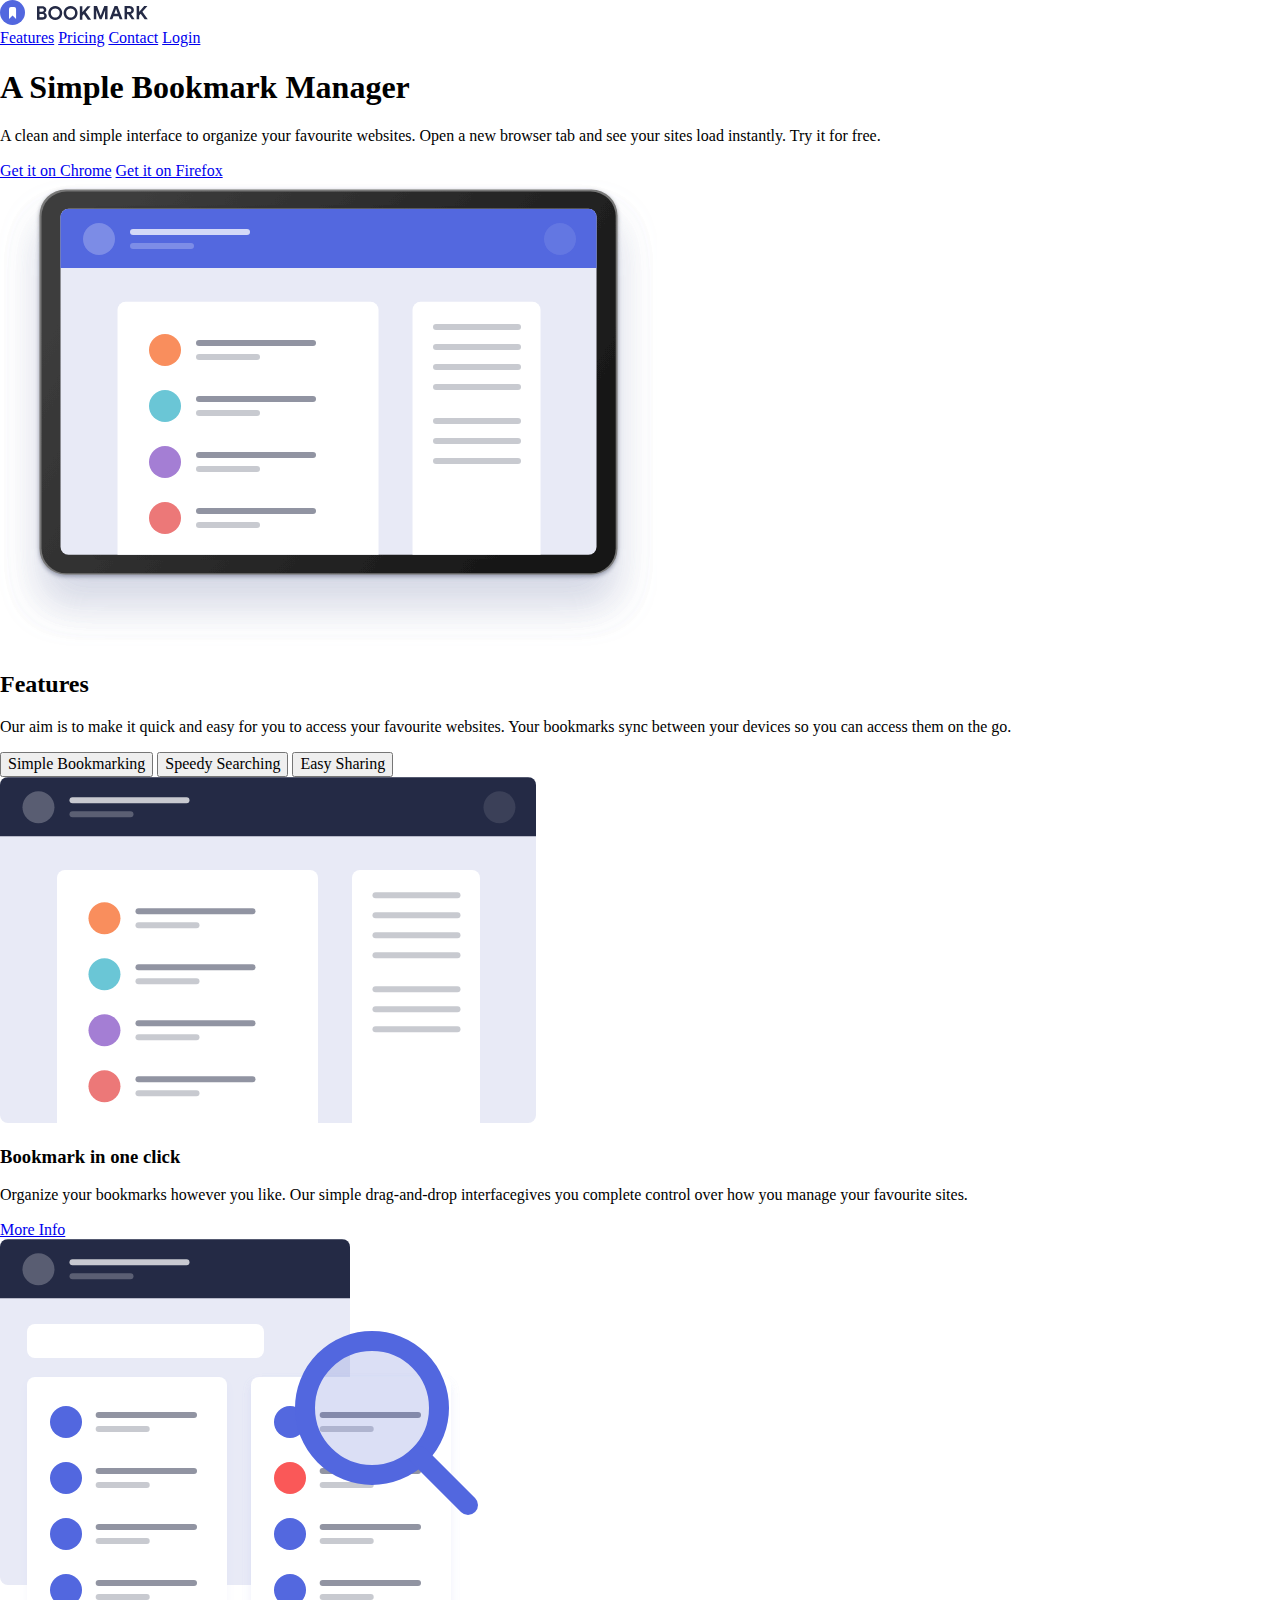
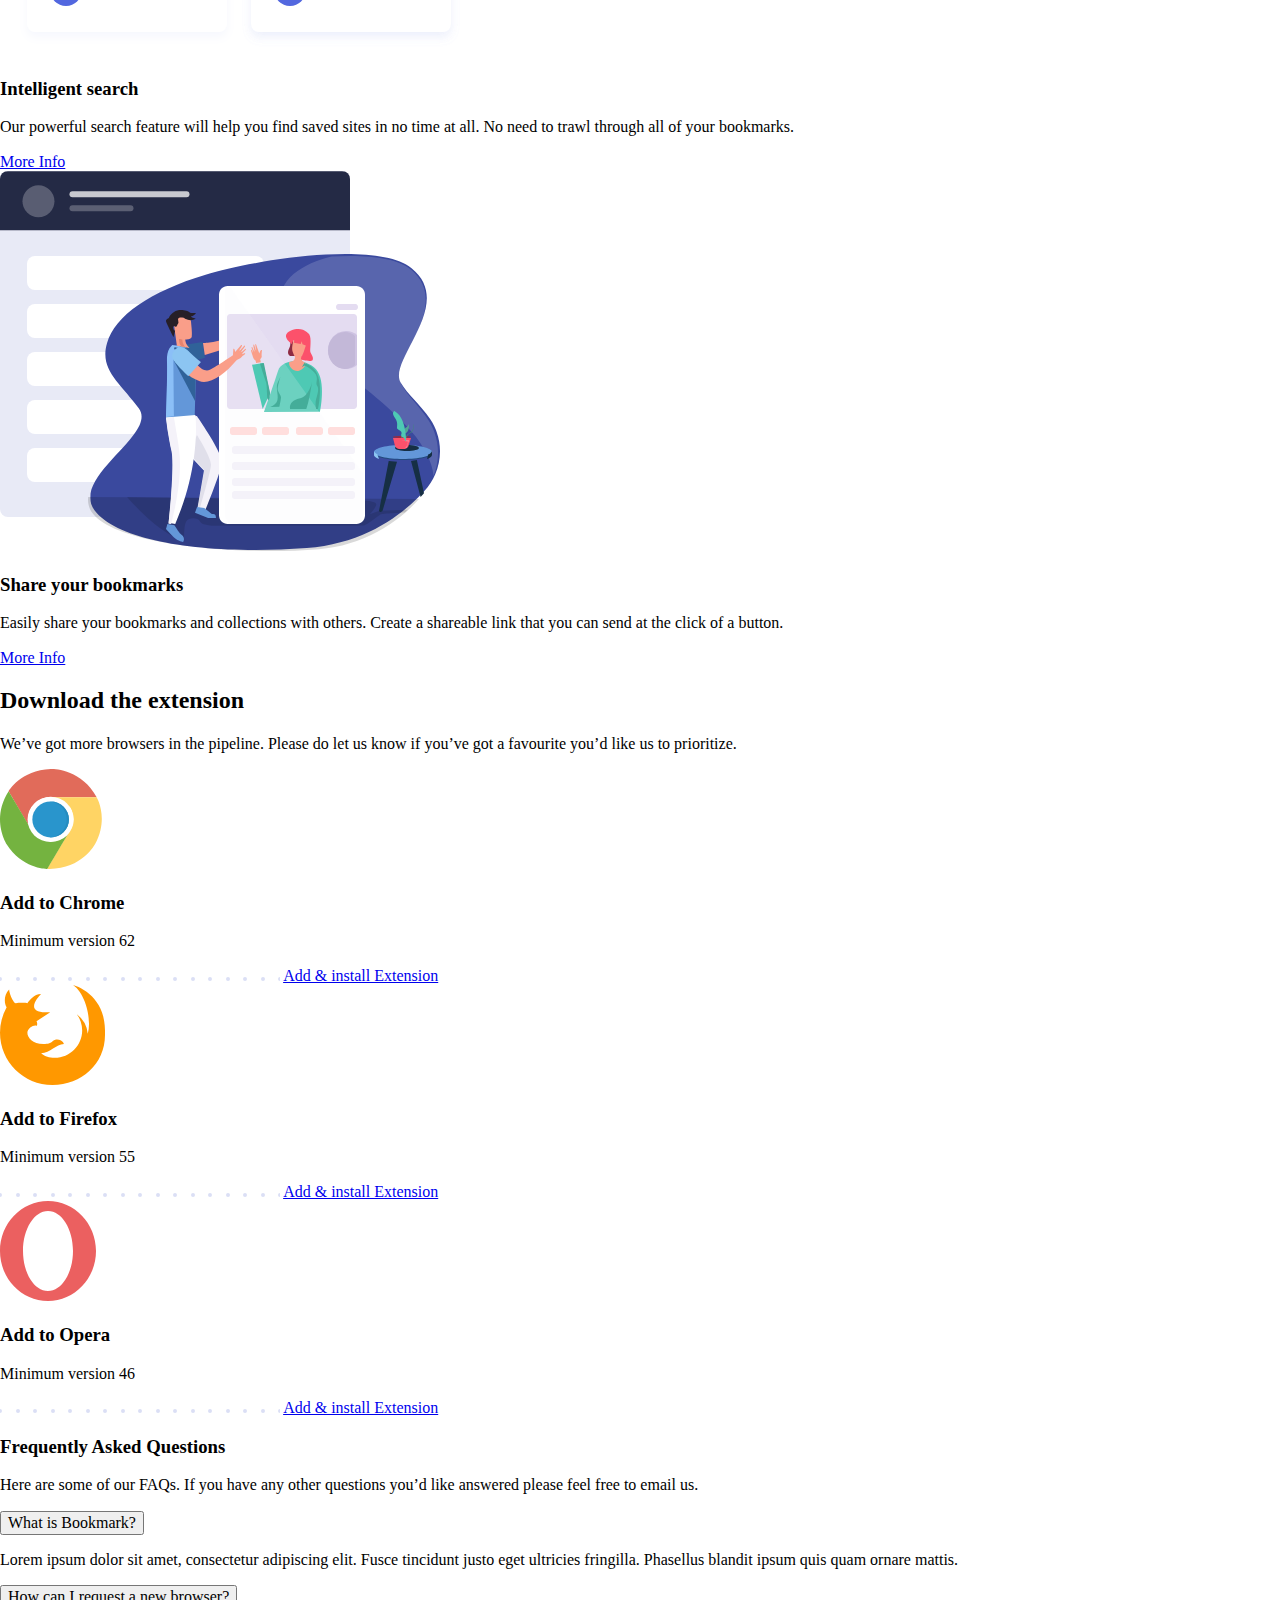
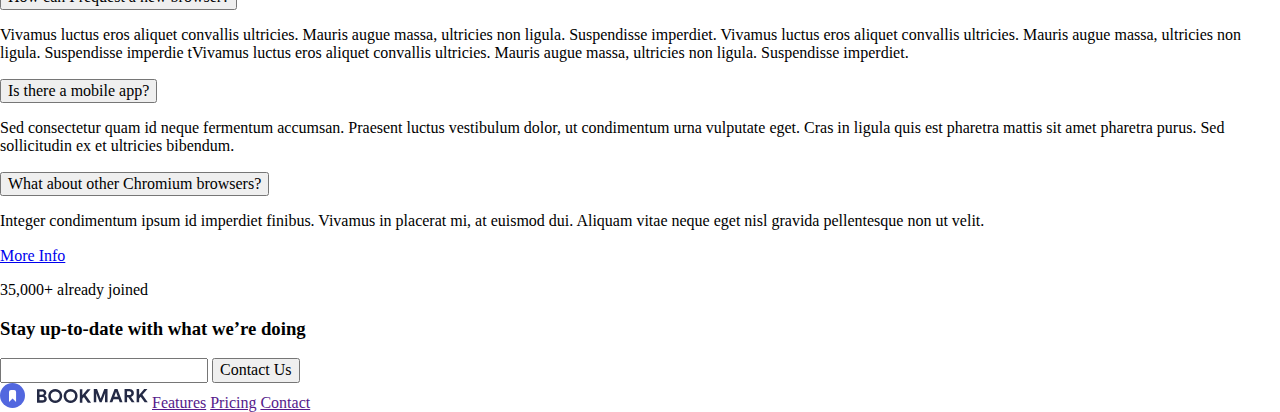
==== index.html @ c408329f "Markup done" ====
<!DOCTYPE html>
<html lang="en">

<head>
  <meta charset="UTF-8">
  <meta name="viewport" content="width=device-width, initial-scale=1.0">
  <title>Bookmark | Landing page</title>
  <link rel="icon" type="image/png" sizes="32x32" href="./src/images/favicon.png">
  <link rel="stylesheet" href="./src/styles/normalize.css">
  <link rel="stylesheet" href="./src/styles/header.css">

  <script defer src="./src/main.js"></script>
</head>

<body>
  <header class="header">
    <img class="header__tittle" src="./src/images/header/logo-bookmark.svg" draggable="false" alt="Bookmark Logo">
    <nav>
      <a href="#features">Features</a>
      <a href="#pricing">Pricing</a>
      <a href="#contact">Contact</a>
      <a href="#">Login</a>
    </nav>
  </header>

  <main class="main">
    <section class="hero">
      <div class="hero__text">
        <h1 class="hero__text-tittle">A Simple Bookmark Manager</h1>
        <p class="hero__text-para">A clean and simple interface to organize your favourite websites. Open a new browser tab and see your sites load instantly. Try it for free.</p>
        <div class="hero__text-links">
          <a href="#">Get it on Chrome</a>
          <a href="#">Get it on Firefox</a>
        </div>
      </div>
      <div class="hero__image-container">
        <img src="./src/images/hero/illustration-hero.svg" loading="lazy" draggable="false" alt="bookmark example">
        <div></div>
      </div>
    </section>

    <section id="features" class="features">
      <h2 class="features__tittle">Features</h2>
      <p class="features__para">Our aim is to make it quick and easy for you to access your favourite websites. Your bookmarks sync between your devices so you can access them on the go.</p>
      <div class="features__tab-buttons">
        <button>Simple Bookmarking</button>
        <button>Speedy Searching</button>
        <button>Easy Sharing</button>
      </div>

      <article class="features__tab">
        <div class="features__tab__image">
          <img src="./src/images/features/illustration-features-tab-1.svg" alt="Bookmark features example" draggable="false" loading="lazy" >
          <div></div>
        </div>
        <div class="features__tab__text">
          <h3>Bookmark in one click</h3>
          <p> Organize your bookmarks however you like. Our simple drag-and-drop interfacegives you complete control over how you manage your favourite sites.</p>
          <a href="#">More Info</a>
        </div>
      </article>

      <article class="features__tab">
        <div class="features__tab__image">
          <img src="./src/images/features/illustration-features-tab-2.svg" alt="Bookmark features example" draggable="false" loading="lazy" >
          <div></div>
        </div>
        <div class="features__tab__text">
          <h3>Intelligent search</h3>
          <p>Our powerful search feature will help you find saved sites in no time at all. No need to trawl through all of your bookmarks.</p>
          <a href="#">More Info</a>
        </div>
      </article>

      <article class="features__tab">
        <div class="features__tab__image">
          <img src="./src/images/features/illustration-features-tab-3.svg" alt="Bookmark features example" draggable="false" loading="lazy" >
          <div></div>
        </div>
        <div class="features__tab__text">
          <h3>Share your bookmarks</h3>
          <p>Easily share your bookmarks and collections with others. Create a shareable link that you can send at the click of a button.</p>
          <a href="#">More Info</a>
        </div>
      </article>
    </section>

    <section id="pricing" class="pricing">
      <h2 class="pricing__tittle">Download the extension</h2>
      <p class="pricing__para">We’ve got more browsers in the pipeline. Please do let us know if you’ve got a favourite you’d like us to prioritize.</p>
      <div class="pricing__card-container">
        <div class="pricing__card">
          <img src="./src/images/pricing/logo-chrome.svg" alt="Chrome logo">
          <h3>Add to Chrome</h3>
          <p>Minimum version 62</p>
          <img src="./src/images/pricing/bg-dots.svg" alt="">
          <a href="#">Add & install Extension</a>
        </div>

        <div class="pricing__card">
          <img src="./src/images/pricing/logo-firefox.svg" alt="Firefox logo">
          <h3>Add to Firefox</h3>
          <p>Minimum version 55</p>
          <img src="./src/images/pricing/bg-dots.svg" alt="">
          <a href="#">Add & install Extension</a>
        </div>

        <div class="pricing__card">
          <img src="./src/images/pricing/logo-opera.svg" alt="Opera logo">
          <h3>Add to Opera</h3>
          <p>Minimum version 46</p>
          <img src="./src/images/pricing/bg-dots.svg" alt="">
          <a href="#">Add & install Extension</a>
        </div>
      </div>
    </section>

    <section class="faq">
      <h3 class="faq__tittle">Frequently Asked Questions</h3>
      <p class="faq__para">Here are some of our FAQs. If you have any other questions you’d like answered please feel free to email us.</p>
      <div class="faq__accordion">
        <button class="faq__accordion-question">What is Bookmark?</button>
        <div class="faq__accordion-answer">
          <p>Lorem ipsum dolor sit amet, consectetur adipiscing elit. Fusce tincidunt justo eget ultricies fringilla. Phasellus blandit ipsum quis quam ornare mattis.</p>
        </div>

        <button class="faq__accordion-question">How can I request a new browser?</button>
        <div class="faq__accordion-answer">
          <p> Vivamus luctus eros aliquet convallis ultricies. Mauris augue massa, ultricies non ligula. Suspendisse imperdiet. Vivamus luctus eros aliquet convallis ultricies. Mauris augue massa, ultricies non ligula. Suspendisse imperdie tVivamus luctus eros aliquet convallis ultricies. Mauris augue massa, ultricies non ligula. Suspendisse imperdiet.</p>
        </div>

        <button class="faq__accordion-question">Is there a mobile app?</button>
        <div class="faq__accordion-answer">
          <p>Sed consectetur quam id neque fermentum accumsan. Praesent luctus vestibulum dolor, ut condimentum urna vulputate eget. Cras in ligula quis est pharetra mattis sit amet pharetra purus. Sed sollicitudin ex et ultricies bibendum.</p>
        </div>

        <button class="faq__accordion-question">What about other Chromium browsers?</button>
        <div class="faq__accordion-answer">
          <p>Integer condimentum ipsum id imperdiet finibus. Vivamus in placerat mi, at euismod dui. Aliquam vitae neque eget nisl gravida pellentesque non ut velit.</p>
        </div>
      </div>

      <a class="faq__link" href="#">More Info</a>
    </section>

    <section id="contact" class="contact">
      <p class="contact__para">35,000+ already joined</p>
      <h3 class="contact__tittle">Stay up-to-date with what we’re doing</h3>
      <form class="contact__form">
        <input type="email" name="" id="">
        <button type="submit">Contact Us</button>
      </form>
    </section>
  </main>

  <footer class="footer">
    <img src="./src/images/header/logo-bookmark.svg" alt="Bookmark Logo" class="footer__image">
    <a href="">Features</a>
    <a href="">Pricing</a>
    <a href="">Contact</a>
    <div class="footer__social">
      <div></div>
      <div></div>
    </div>
  </footer>   
</body>

</html>
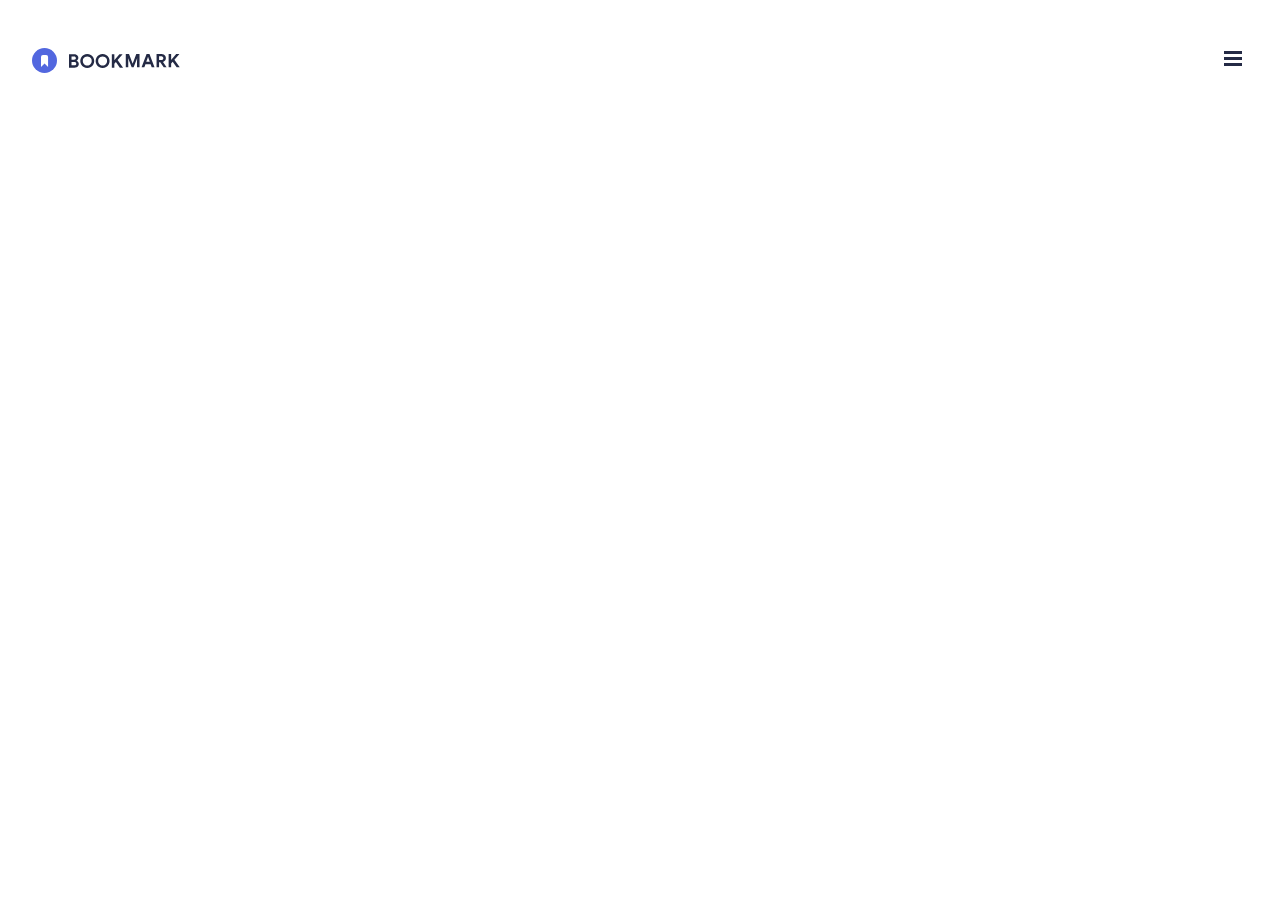
==== commit d96be663: "style files created" ====
--- a/index.html
+++ b/index.html
@@ -7,14 +7,24 @@
   <title>Bookmark | Landing page</title>
   <link rel="icon" type="image/png" sizes="32x32" href="./src/images/favicon.png">
   <link rel="stylesheet" href="./src/styles/normalize.css">
+  <link rel="stylesheet" href="./src/styles/index.css">
   <link rel="stylesheet" href="./src/styles/header.css">
+  <link rel="stylesheet" href="./src/styles/hero.css">
+  <link rel="stylesheet" href="./src/styles/features.css">
+  <link rel="stylesheet" href="./src/styles/pricing.css">
+  <link rel="stylesheet" href="./src/styles/faq.css">
+  <link rel="stylesheet" href="./src/styles/contact.css">
+  <link rel="stylesheet" href="./src/styles/footer.css">
 
   <script defer src="./src/main.js"></script>
 </head>
 
 <body>
   <header class="header">
-    <img class="header__tittle" src="./src/images/header/logo-bookmark.svg" draggable="false" alt="Bookmark Logo">
+    <img class="header__logo" src="./src/images/header/logo-bookmark.svg" draggable="false" alt="Bookmark Logo">
+    <button class="header__buttton">
+      <img src="./src/images/header/icon-hamburger.svg" alt="Hamburguer button" draggable="false" loading="lazy">
+    </button>
     <nav>
       <a href="#features">Features</a>
       <a href="#pricing">Pricing</a>
@@ -23,7 +33,7 @@
     </nav>
   </header>
 
-  <main class="main">
+  <!-- <main class="main">
     <section class="hero">
       <div class="hero__text">
         <h1 class="hero__text-tittle">A Simple Bookmark Manager</h1>
@@ -162,7 +172,7 @@
       <div></div>
       <div></div>
     </div>
-  </footer>   
+  </footer>   --> 
 </body>
 
 </html>--- a/src/styles/index.css
+++ b/src/styles/index.css
@@ -0,0 +1,3 @@
+body {
+  padding: 3rem 2rem;
+}--- a/src/styles/header.css
+++ b/src/styles/header.css
@@ -0,0 +1,14 @@
+.header {
+  align-items: center;
+  display: flex;
+  justify-content: space-between;
+}
+
+.header nav { 
+  display: none;
+}
+
+.header__buttton {
+  background-color: transparent;
+  border: none;
+}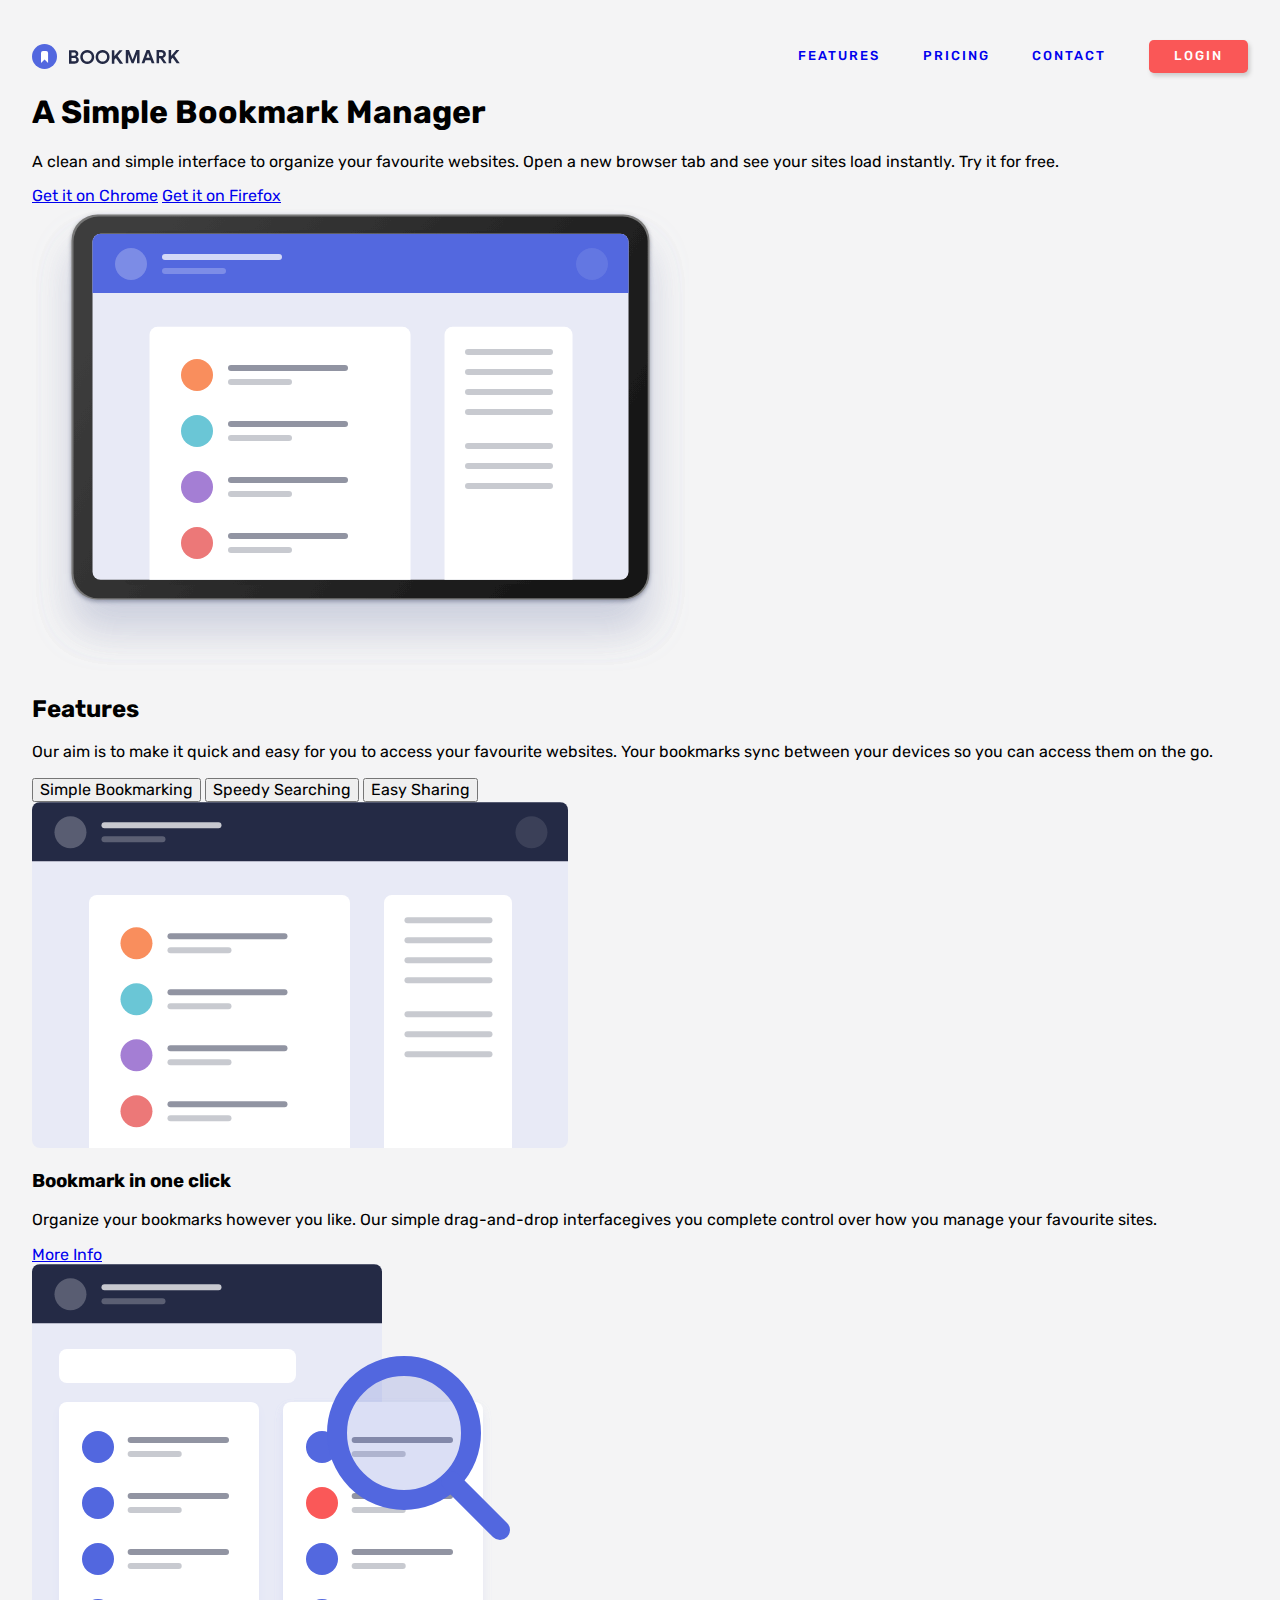
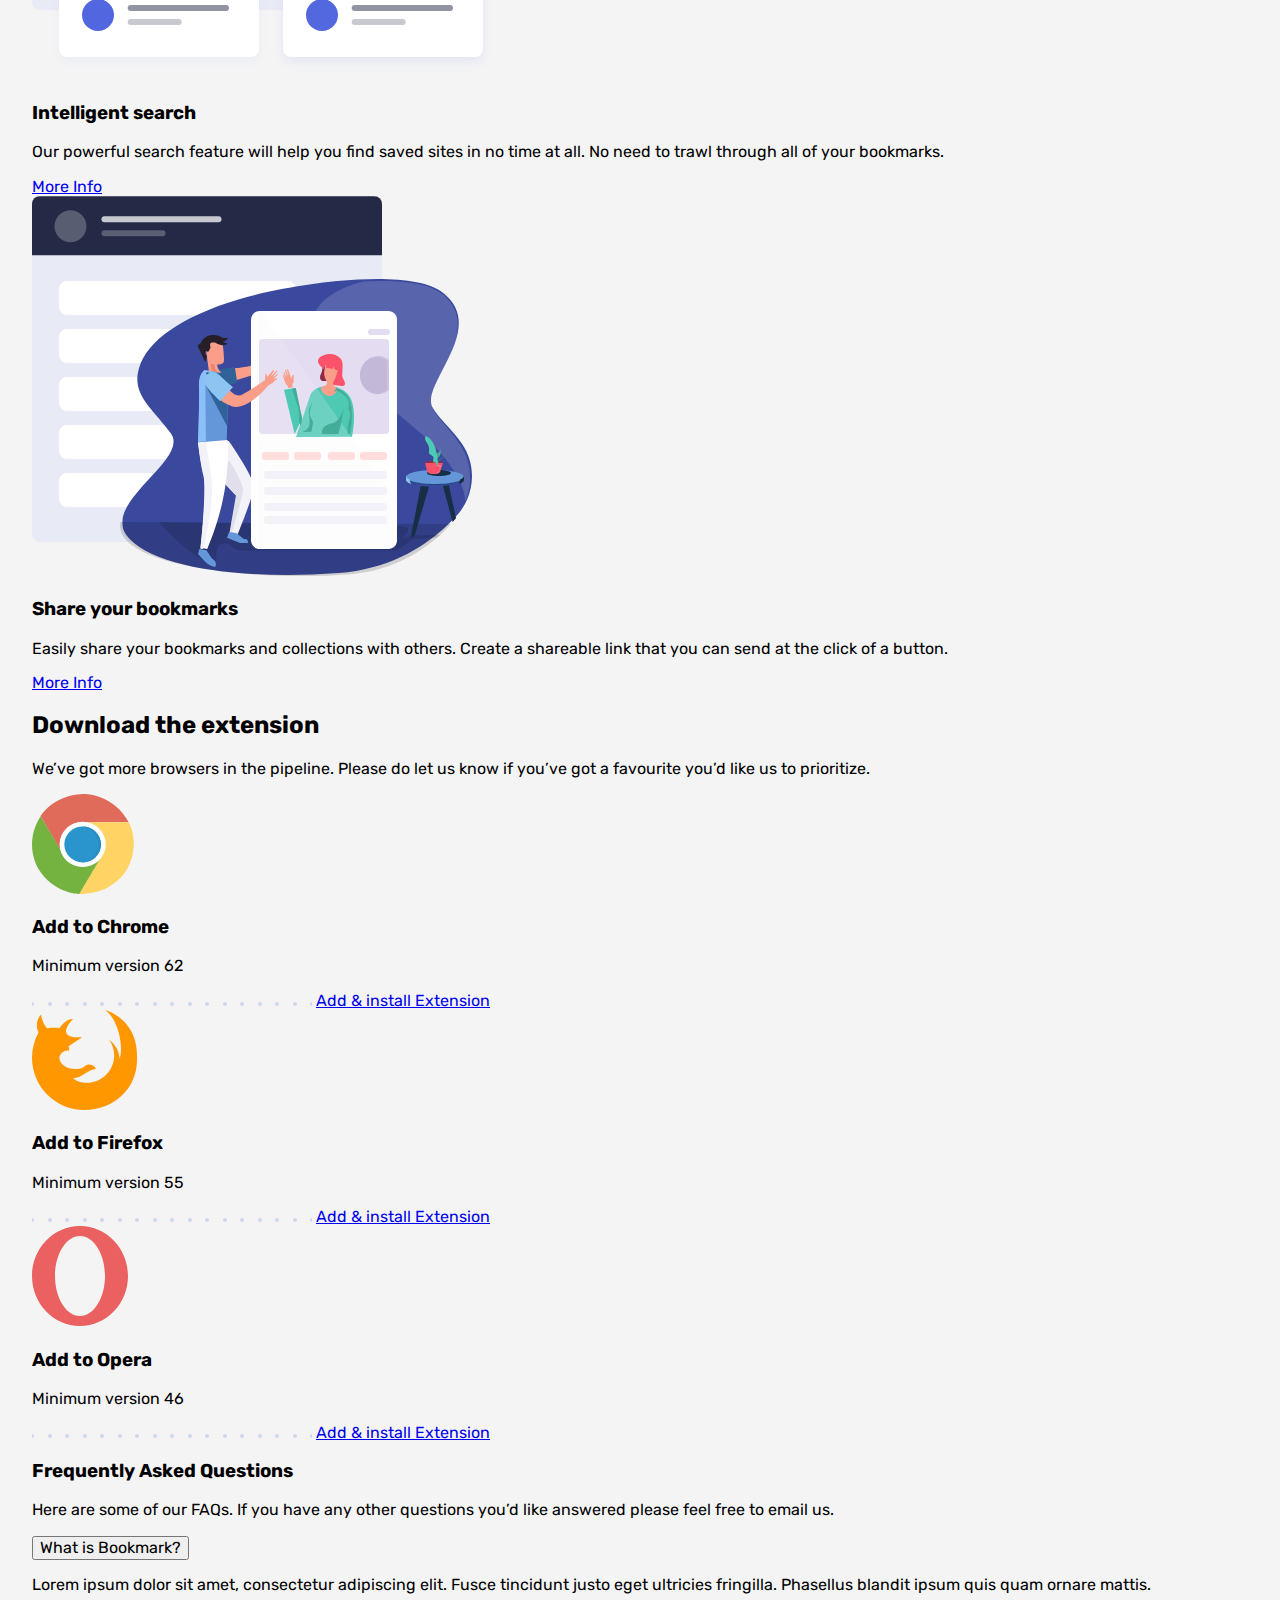
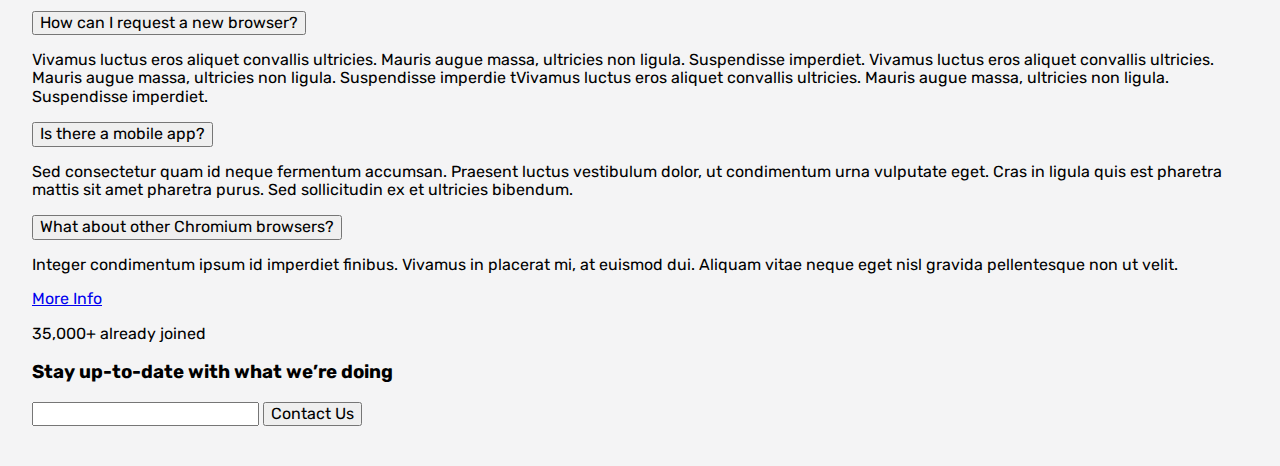
==== commit 1f1f5fe2: "Header styled and  responsive" ====
--- a/index.html
+++ b/index.html
@@ -6,6 +6,11 @@
   <meta name="viewport" content="width=device-width, initial-scale=1.0">
   <title>Bookmark | Landing page</title>
   <link rel="icon" type="image/png" sizes="32x32" href="./src/images/favicon.png">
+
+  <link rel="preconnect" href="https://fonts.googleapis.com">
+  <link rel="preconnect" href="https://fonts.gstatic.com" crossorigin>
+  <link href="https://fonts.googleapis.com/css2?family=Rubik:wght@400;500;600;800&display=swap" rel="stylesheet">
+
   <link rel="stylesheet" href="./src/styles/normalize.css">
   <link rel="stylesheet" href="./src/styles/index.css">
   <link rel="stylesheet" href="./src/styles/header.css">
@@ -16,16 +21,49 @@
   <link rel="stylesheet" href="./src/styles/contact.css">
   <link rel="stylesheet" href="./src/styles/footer.css">
 
+  <script src="https://kit.fontawesome.com/a17eedded9.js" crossorigin="anonymous"></script>
   <script defer src="./src/main.js"></script>
 </head>
 
 <body>
   <header class="header">
     <img class="header__logo" src="./src/images/header/logo-bookmark.svg" draggable="false" alt="Bookmark Logo">
-    <button class="header__buttton">
-      <img src="./src/images/header/icon-hamburger.svg" alt="Hamburguer button" draggable="false" loading="lazy">
+    <button id="openBtn" class="header__buttton">
+      <i class="fa-solid fa-bars fa-xl"></i>
     </button>
-    <nav>
+
+    <div id="modal" class="header__modal hidden">
+      <div class="header__modal-header">
+        <img class="header__logo" src="./src/images/header/logo-bookmark-white.svg" draggable="false" alt="Bookmark Logo">
+        <button id="closeBtn" class="header__modal-buttton">
+          <i class="fa-solid fa-xmark fa-xl"></i>
+        </button>
+      </div>
+
+      <div class="header__modal-body">
+        <nav class="header__modal-nav">
+          <div>
+            <a class="header__modal-body__links" href="#features">Features</a>
+          </div>
+          <div>
+            <a class="header__modal-body__links" href="#pricing">Pricing</a>
+          </div>
+          <div>
+            <a class="header__modal-body__links" href="#contact">Contact</a>
+          </div>
+          <div>
+            <a class="header__modal-body__links" href="#">Login</a>
+          </div>   
+        </nav>
+      </div>
+
+      <div class="header__modal-footer">
+        <a href="#"><i class="header__modal-body__links fa-brands fa-facebook-square fa-xl"></i></a>
+        <a href="#"><i class="header__modal-body__links fa-brands fa-twitter fa-xl"></i></a>        
+      </div>
+    </div>
+
+    <nav class="header__nav-desktop">
       <a href="#features">Features</a>
       <a href="#pricing">Pricing</a>
       <a href="#contact">Contact</a>
@@ -33,7 +71,7 @@
     </nav>
   </header>
 
-  <!-- <main class="main">
+  <main class="main">
     <section class="hero">
       <div class="hero__text">
         <h1 class="hero__text-tittle">A Simple Bookmark Manager</h1>
@@ -163,7 +201,7 @@
     </section>
   </main>
 
-  <footer class="footer">
+ <!--  <footer class="footer">
     <img src="./src/images/header/logo-bookmark.svg" alt="Bookmark Logo" class="footer__image">
     <a href="">Features</a>
     <a href="">Pricing</a>
@@ -172,7 +210,7 @@
       <div></div>
       <div></div>
     </div>
-  </footer>   --> 
+  </footer>  -->  
 </body>
 
 </html>--- a/src/styles/index.css
+++ b/src/styles/index.css
@@ -1,3 +1,10 @@
+* {
+  --mandarina-color: hsl(0, 94%, 66%);
+  --blue: 229, 31%, 21%;
+}
+
 body {
-  padding: 3rem 2rem;
+  background-color: #f4f4f5;
+  font-family: 'Rubik', sans-serif;
+  padding: 2.5rem 2rem;
 }--- a/src/styles/header.css
+++ b/src/styles/header.css
@@ -4,11 +4,146 @@
   justify-content: space-between;
 }
 
-.header nav { 
+.header__nav-desktop {
   display: none;
 }
 
-.header__buttton {
+.header__buttton,
+.header__modal-buttton {
   background-color: transparent;
   border: none;
+  cursor: pointer;
+}
+
+.header__buttton {
+  color: black;
+}
+
+.header__buttton:hover {
+  color: var(--mandarina-color);
+  transform: scale(1.2);
+  transition: all ease-in-out 300ms;
+}
+
+.header__modal {
+  background-color: hsla(var(--blue), .96);
+  bottom: 0;
+  display: flex;
+  flex-direction: column;
+  gap: 2rem;
+  justify-content: space-between;
+  left: 0;
+  overflow-y: auto;
+  padding: 2.5rem 2rem;
+  position: fixed;
+  right: 0;
+  top: 0;
+  z-index: 100;
+}
+
+.hidden {
+  display: none;
+}
+
+.header__modal-header {
+  align-items: center;
+  display: flex;
+  justify-content: space-between;
+}
+
+.header__modal-buttton i {
+  color: white;
+}
+
+.header__modal-buttton i:hover {
+  color: var(--mandarina-color);
+  transform: scale(1.2);
+  transition: all ease-in-out 200ms;
+}
+
+.header__modal-nav div {
+  border-top: 1px solid hsla(229, 8%, 60%, .5);
+  padding: 1rem 0;
+}
+
+.header__modal-nav a {
+  border-radius: .3rem;
+  border: 2px solid transparent;
+  color: #fff;
+  display: block;
+  font-size: 18px;
+  font-weight: 400;
+  letter-spacing: 3px;
+  padding: .5rem;
+  text-align: center;
+  text-decoration: none;
+  text-transform: uppercase;
+}
+
+.header__modal-nav a:hover {
+  background-color: hsla( var(--blue), .4);
+  border: 2px solid white;
+  transition: all ease-in-out 300ms;
+}
+
+.header__modal-footer {
+  align-items: center;
+  display: flex;
+  gap: 2rem;
+  justify-content: center;
+  margin-top: 25vh;
+}
+
+.header__modal-footer a {
+  color: white;
+}
+
+.header__modal-footer a:hover {
+  color: var(--mandarina-color);
+  transition: all ease-in-out 200ms;
+}
+
+@media(min-width: 720px) {
+
+  .header__buttton,
+  .header__modal {
+    display: none;
+  }
+
+  .header__nav-desktop {
+    align-items: center;
+    display: flex;
+    justify-content: space-between;
+    min-width: 450px;
+  }
+
+  .header__nav-desktop a {
+    border-radius: .3rem;
+    font-size: 13px;
+    font-weight: 500;
+    letter-spacing: 2px;
+    text-decoration: none;
+    text-transform: uppercase;
+  }
+
+  .header__nav-desktop a:hover {
+    color: var(--mandarina-color);
+    transition: all ease-in-out 300ms;
+  }
+
+  .header__nav-desktop a:last-of-type {
+    background-color: var(--mandarina-color);
+    border: 1px solid transparent;
+    box-shadow: 2px 3px 4px #ccc;
+    color: white;
+    padding: .5rem 1.5rem;
+  }
+
+  .header__nav-desktop a:last-of-type:hover {
+    background-color: transparent;
+    border: 1px solid var(--mandarina-color);
+    box-shadow: 3px 4px 4px #ccc;
+    color: var(--mandarina-color);
+    transition: all ease-in-out 300ms;
+  }
 }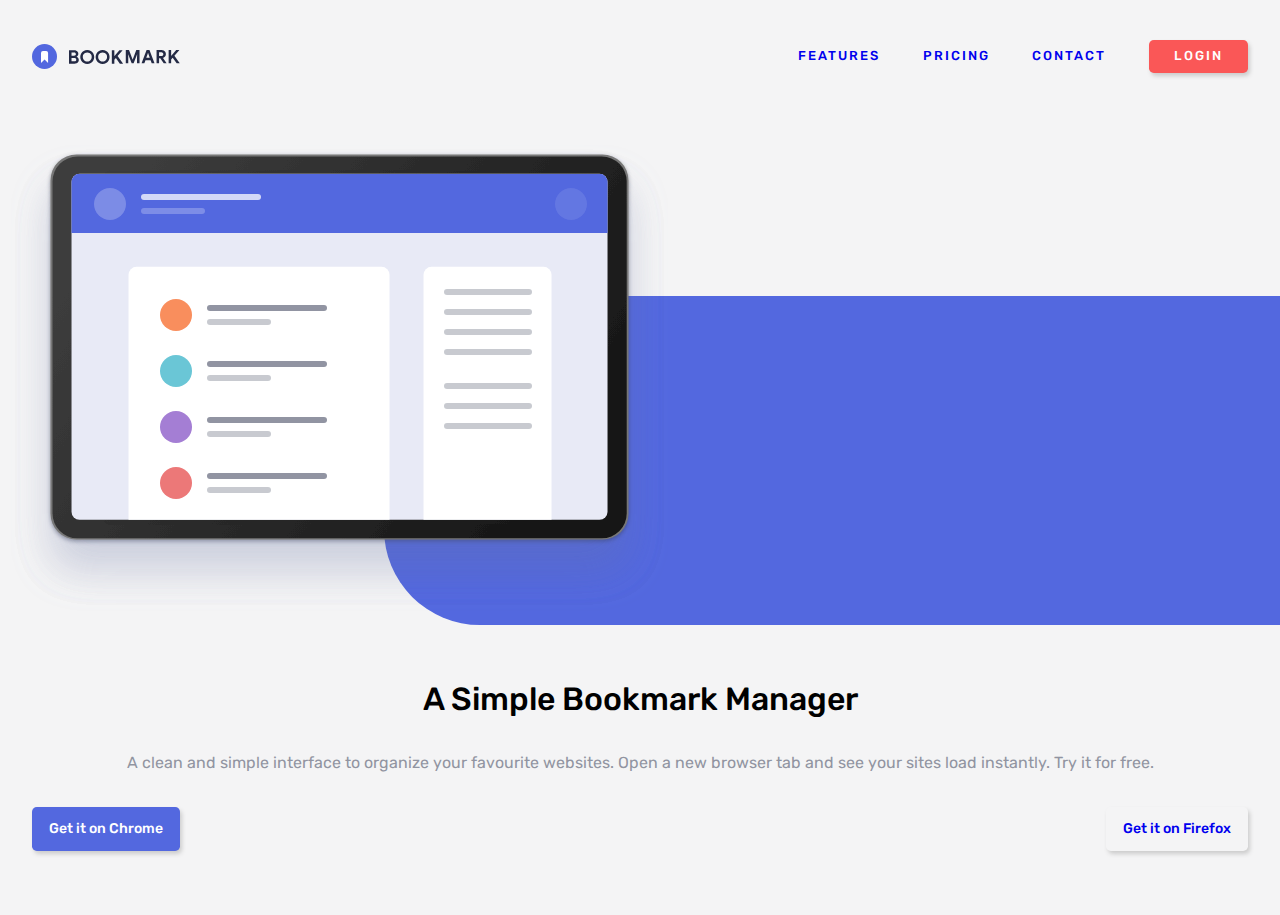
==== commit 998d0984: "Hero section movile styled" ====
--- a/index.html
+++ b/index.html
@@ -83,11 +83,11 @@
       </div>
       <div class="hero__image-container">
         <img src="./src/images/hero/illustration-hero.svg" loading="lazy" draggable="false" alt="bookmark example">
-        <div></div>
-      </div>
-    </section>
-
-    <section id="features" class="features">
+        <div class="blue-bg blue-bg--right"></div>
+      </div>
+    </section>
+
+   <!--  <section id="features" class="features">
       <h2 class="features__tittle">Features</h2>
       <p class="features__para">Our aim is to make it quick and easy for you to access your favourite websites. Your bookmarks sync between your devices so you can access them on the go.</p>
       <div class="features__tab-buttons">
@@ -198,7 +198,7 @@
         <input type="email" name="" id="">
         <button type="submit">Contact Us</button>
       </form>
-    </section>
+    </section> -->
   </main>
 
  <!--  <footer class="footer">
--- a/src/styles/index.css
+++ b/src/styles/index.css
@@ -1,10 +1,11 @@
 * {
   --mandarina-color: hsl(0, 94%, 66%);
+  --soft-blue-color:hsl(231, 69%, 60%);
+  --grey: hsl(229, 8%, 60%);
   --blue: 229, 31%, 21%;
 }
 
 body {
   background-color: #f4f4f5;
   font-family: 'Rubik', sans-serif;
-  padding: 2.5rem 2rem;
 }--- a/src/styles/header.css
+++ b/src/styles/header.css
@@ -2,6 +2,7 @@
   align-items: center;
   display: flex;
   justify-content: space-between;
+  padding: 2.5rem 2rem;
 }
 
 .header__nav-desktop {
--- a/src/styles/hero.css
+++ b/src/styles/hero.css
@@ -0,0 +1,87 @@
+.hero {
+  display: flex;
+  flex-direction: column-reverse;
+  margin-top: 2rem;
+  margin-bottom: 4rem;
+  width: 100%;
+}
+
+.hero__image-container {
+  height: auto;
+  position: relative;
+  width: 100%;
+}
+
+.hero__image-container img {
+  height: auto;
+  max-width: fit-content;
+  padding-left: .7rem;
+  width: 95%;
+}
+
+.blue-bg {
+  background-color: var(--soft-blue-color);
+  bottom: -10px;
+  min-height: clamp(13rem, 70%, 315rem);
+  min-width: clamp(18.5rem, 70%, 90rem);
+  position: absolute;
+  z-index: -1;
+}
+
+.blue-bg--right {
+  border-bottom-left-radius: 6rem;
+  right: 0;
+}
+
+.hero__text-tittle {
+  font-weight: 500;
+  line-height: 2.5rem;
+  margin: 4rem 0 0 0;
+  padding-inline: 2rem;
+  text-align: center;
+}
+
+.hero__text-para {
+  color: var(--grey);
+  line-height: 1.5rem;
+  margin: 2rem 0;
+  padding-inline: 2rem;
+  text-align: center;
+}
+
+.hero__text-links {
+  align-items: center;
+  display: flex;
+  justify-content: space-between;
+  padding-inline: 2rem;
+}
+
+.hero__text-links a {
+  border-radius: .3rem;
+  border: 1px solid transparent;
+  box-shadow: 2px 3px 4px #ccc;
+  font-size: 14px;
+  font-weight: 500;
+  padding: .8rem 1rem;
+  text-decoration: none;
+  transition: all ease-in-out 300ms;
+}
+
+.hero__text-links a:first-child {
+  background-color: var(--soft-blue-color);
+  color: white;
+}
+
+.hero__text-links a:first-child:hover {
+  background-color: transparent;
+  border: 1px solid var(--soft-blue-color);
+  box-shadow: 3px 4px 4px #ccc;
+  color: var(--soft-blue-color);
+}
+
+.hero__text-links a:last-child:hover {
+  background-color: transparent;
+  border: 1px solid var(--grey);
+  box-shadow: 3px 4px 4px #ccc;
+  color: hsl(227, 5%, 37%);
+}
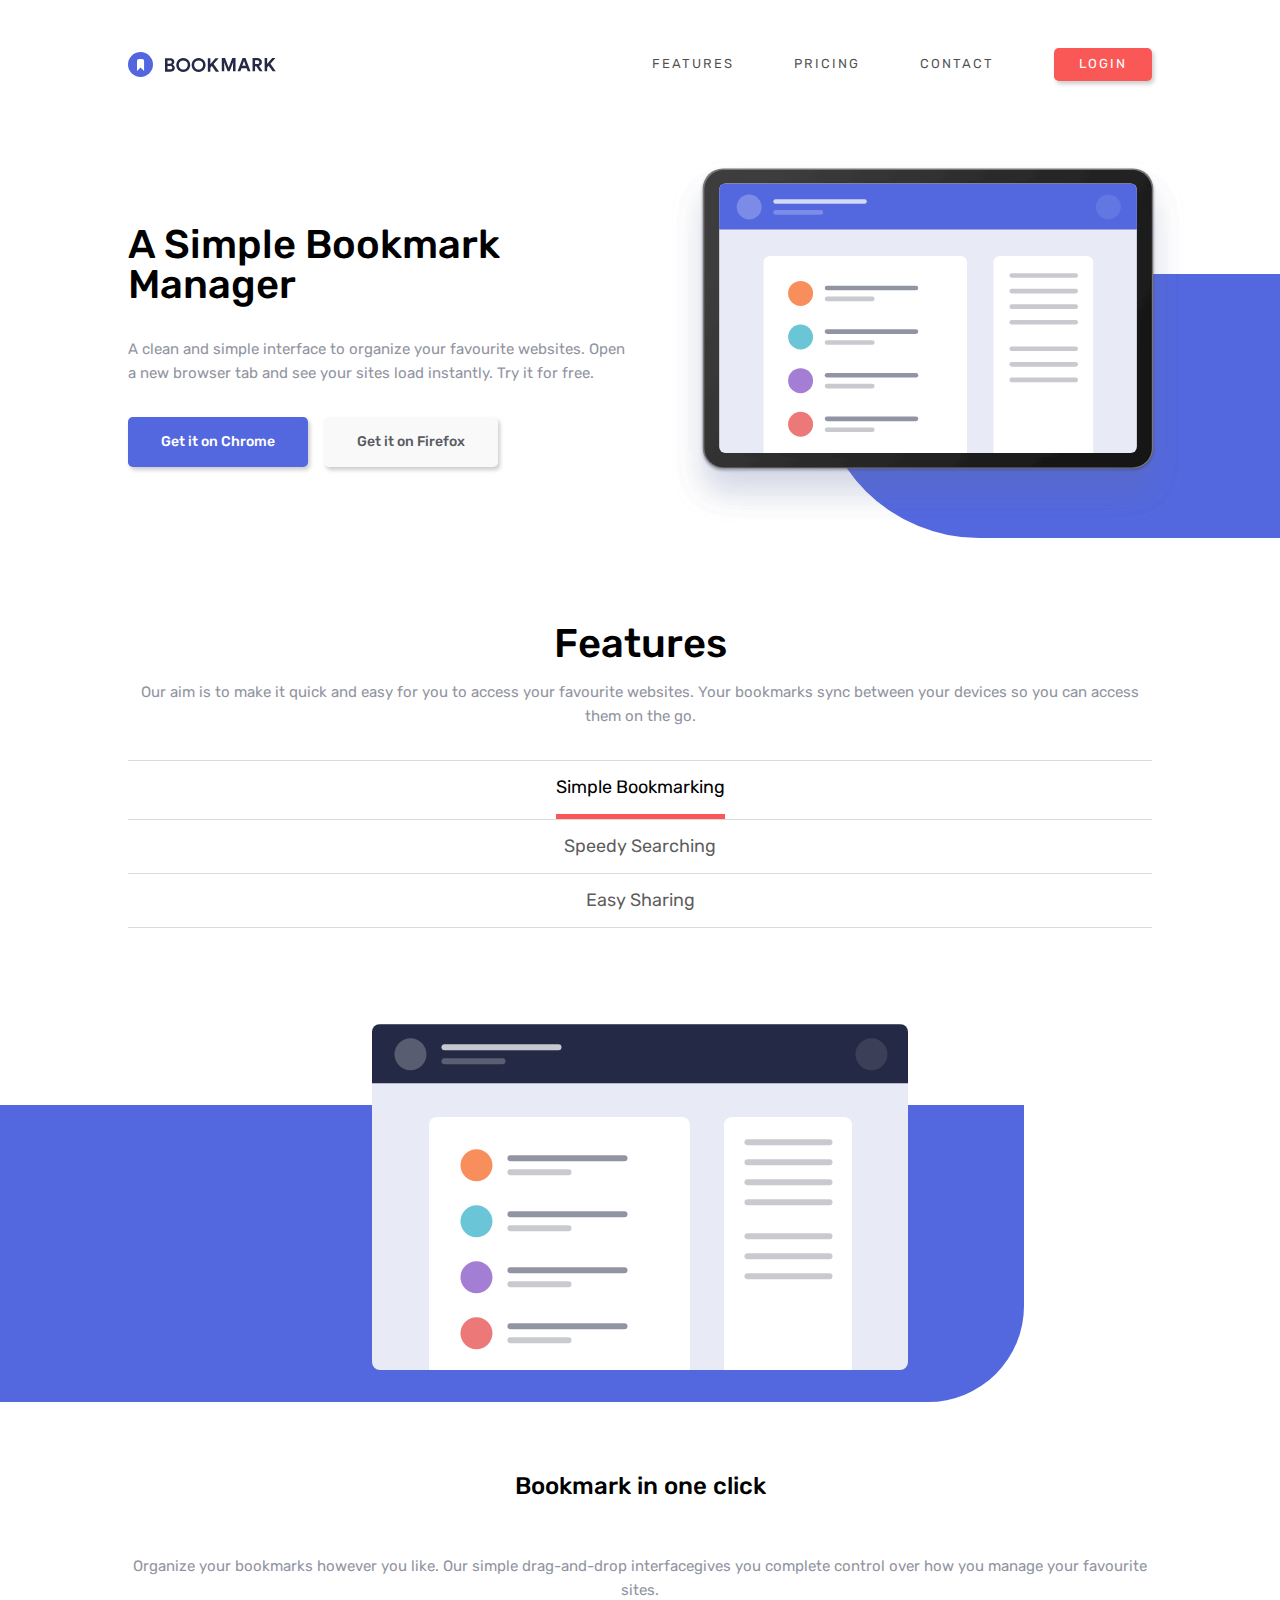
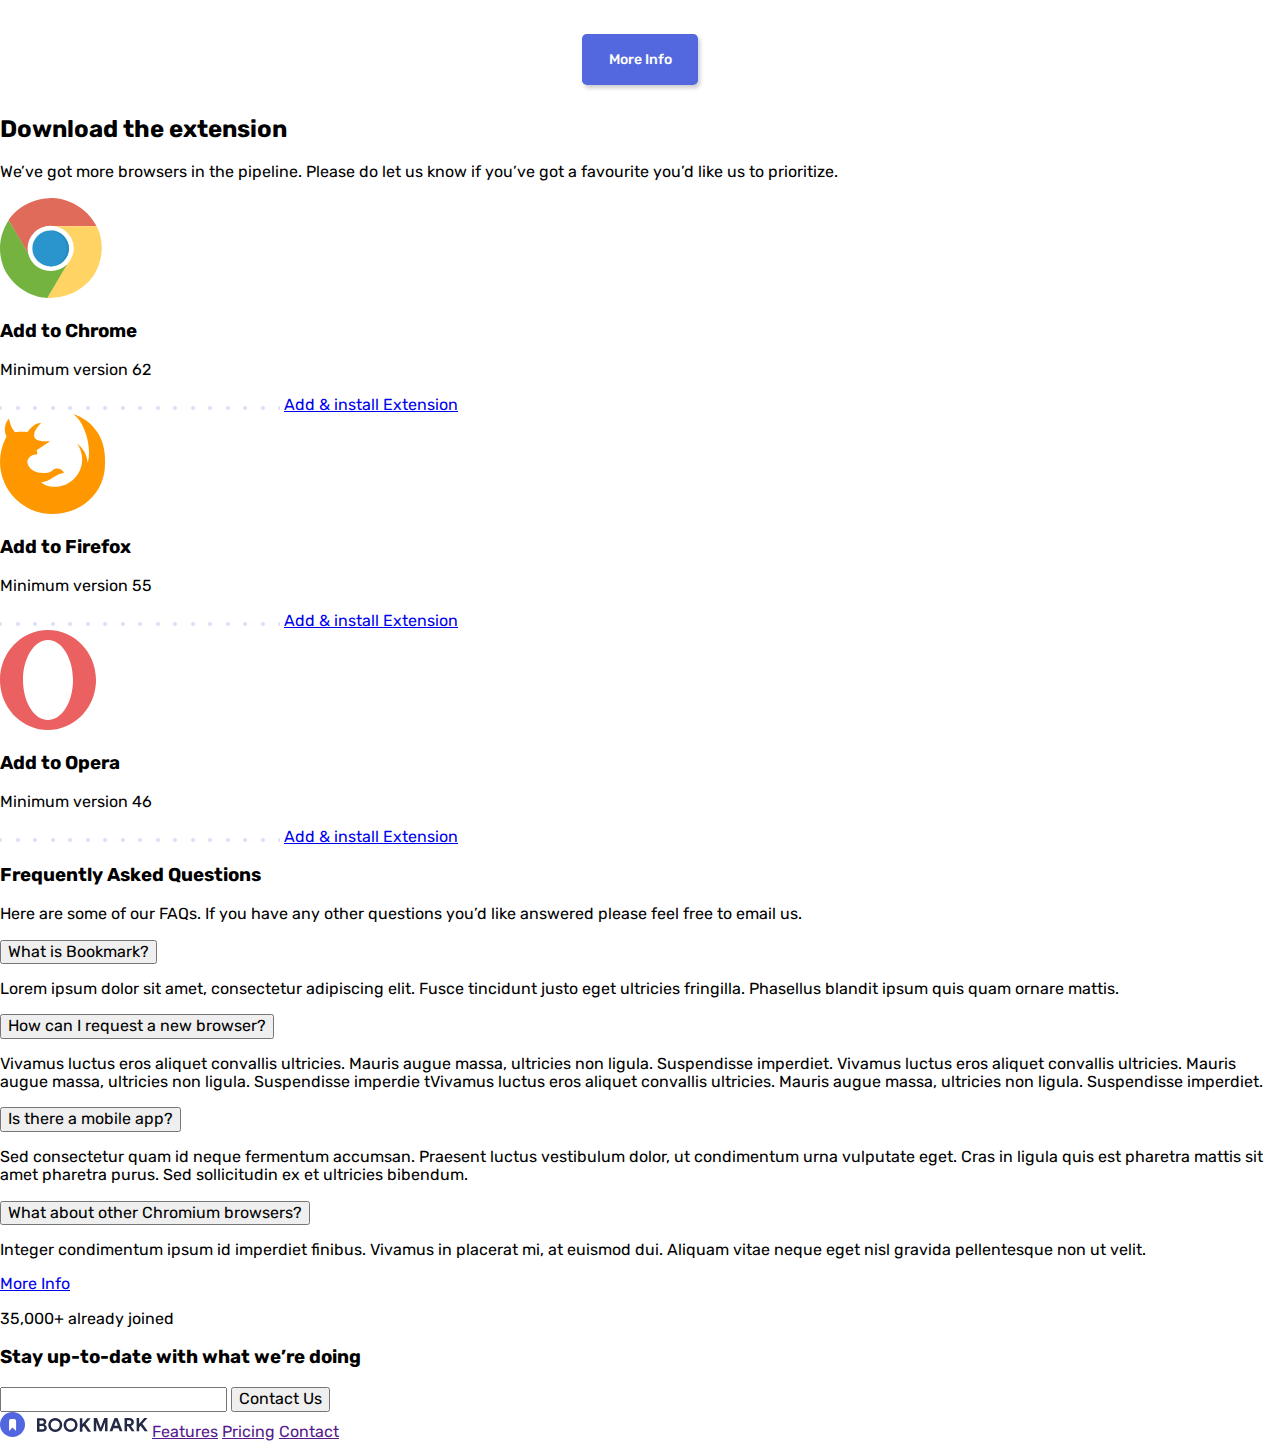
==== commit 5d6e967e: "Features Section styled movile" ====
--- a/index.html
+++ b/index.html
@@ -83,23 +83,29 @@
       </div>
       <div class="hero__image-container">
         <img src="./src/images/hero/illustration-hero.svg" loading="lazy" draggable="false" alt="bookmark example">
-        <div class="blue-bg blue-bg--right"></div>
-      </div>
-    </section>
-
-   <!--  <section id="features" class="features">
-      <h2 class="features__tittle">Features</h2>
-      <p class="features__para">Our aim is to make it quick and easy for you to access your favourite websites. Your bookmarks sync between your devices so you can access them on the go.</p>
+        <div class="hero__image__blue-bg hero__image__blue-bg--right"></div>
+      </div>
+    </section>
+
+    <section id="features" class="features">
+      <div class="features__text">
+        <h2 class="features__text-tittle">Features</h2>
+        <p class="features__text-para">Our aim is to make it quick and easy for you to access your favourite websites. Your bookmarks sync between your devices so you can access them on the go.</p>
+      </div>
+      
       <div class="features__tab-buttons">
-        <button>Simple Bookmarking</button>
-        <button>Speedy Searching</button>
-        <button>Easy Sharing</button>
-      </div>
-
-      <article class="features__tab">
+        <div class="features__tab-buttons--active"><button id="tab-btn-1">Simple Bookmarking</button></div>
+        <div><button id="tab-btn-2">Speedy Searching</button></div>
+        <div><button id="tab-btn-3">Easy Sharing</button></div>        
+      </div>
+
+      <article id="tab-1" class="features__tab">
         <div class="features__tab__image">
-          <img src="./src/images/features/illustration-features-tab-1.svg" alt="Bookmark features example" draggable="false" loading="lazy" >
-          <div></div>
+          <div class="features__tab__image-container">
+            <img src="./src/images/features/illustration-features-tab-1.svg" alt="Bookmark features example" draggable="false" loading="lazy" >
+          </div>
+          
+          <div class="features__tab__image__blue-bg features__tab__image__blue-bg--left"></div>
         </div>
         <div class="features__tab__text">
           <h3>Bookmark in one click</h3>
@@ -108,10 +114,13 @@
         </div>
       </article>
 
-      <article class="features__tab">
+      <article hidden id="tab-2" class="features__tab">
         <div class="features__tab__image">
-          <img src="./src/images/features/illustration-features-tab-2.svg" alt="Bookmark features example" draggable="false" loading="lazy" >
-          <div></div>
+          <div class="features__tab__image-container">
+            <img src="./src/images/features/illustration-features-tab-2.svg" alt="Bookmark features example" draggable="false" loading="lazy" >
+          </div>
+
+          <div class="features__tab__image__blue-bg features__tab__image__blue-bg--left"></div>          
         </div>
         <div class="features__tab__text">
           <h3>Intelligent search</h3>
@@ -120,10 +129,13 @@
         </div>
       </article>
 
-      <article class="features__tab">
+      <article hidden id="tab-3" class="features__tab">
         <div class="features__tab__image">
-          <img src="./src/images/features/illustration-features-tab-3.svg" alt="Bookmark features example" draggable="false" loading="lazy" >
-          <div></div>
+          <div class="features__tab__image-container">
+            <img src="./src/images/features/illustration-features-tab-3.svg" alt="Bookmark features example" draggable="false" loading="lazy" >
+          </div>
+          
+          <div class="features__tab__image__blue-bg features__tab__image__blue-bg--left"></div>
         </div>
         <div class="features__tab__text">
           <h3>Share your bookmarks</h3>
@@ -198,10 +210,10 @@
         <input type="email" name="" id="">
         <button type="submit">Contact Us</button>
       </form>
-    </section> -->
+    </section>
   </main>
 
- <!--  <footer class="footer">
+  <footer class="footer">
     <img src="./src/images/header/logo-bookmark.svg" alt="Bookmark Logo" class="footer__image">
     <a href="">Features</a>
     <a href="">Pricing</a>
@@ -210,7 +222,7 @@
       <div></div>
       <div></div>
     </div>
-  </footer>  -->  
+  </footer>   
 </body>
 
 </html>--- a/src/styles/index.css
+++ b/src/styles/index.css
@@ -3,9 +3,12 @@
   --soft-blue-color:hsl(231, 69%, 60%);
   --grey: hsl(229, 8%, 60%);
   --blue: 229, 31%, 21%;
+
+  --padding-desktop: 8rem;
 }
 
 body {
-  background-color: #f4f4f5;
+  background-color: #fff;
   font-family: 'Rubik', sans-serif;
+  overflow-x: hidden;
 }--- a/src/styles/header.css
+++ b/src/styles/header.css
@@ -2,7 +2,7 @@
   align-items: center;
   display: flex;
   justify-content: space-between;
-  padding: 2.5rem 2rem;
+  padding: clamp(2rem, 10vw, 3rem) clamp(2.5rem, 10vw, 8rem);
 }
 
 .header__nav-desktop {
@@ -82,7 +82,7 @@
 }
 
 .header__modal-nav a:hover {
-  background-color: hsla( var(--blue), .4);
+  background-color: hsla(var(--blue), .4);
   border: 2px solid white;
   transition: all ease-in-out 300ms;
 }
@@ -115,13 +115,14 @@
     align-items: center;
     display: flex;
     justify-content: space-between;
-    min-width: 450px;
+    min-width: clamp(375px, 50vw, 500px);
   }
 
   .header__nav-desktop a {
     border-radius: .3rem;
+    color: rgba(0, 0, 0, .7);
     font-size: 13px;
-    font-weight: 500;
+    font-weight: 400;
     letter-spacing: 2px;
     text-decoration: none;
     text-transform: uppercase;
--- a/src/styles/hero.css
+++ b/src/styles/hero.css
@@ -1,8 +1,8 @@
 .hero {
   display: flex;
   flex-direction: column-reverse;
+  margin-bottom: 4rem;
   margin-top: 2rem;
-  margin-bottom: 4rem;
   width: 100%;
 }
 
@@ -14,12 +14,12 @@
 
 .hero__image-container img {
   height: auto;
-  max-width: fit-content;
-  padding-left: .7rem;
+  max-width: clamp(450px, 111vh, 500px);
+  padding-left: clamp(.7rem, 5vw, 14rem);
   width: 95%;
 }
 
-.blue-bg {
+.hero__image__blue-bg {
   background-color: var(--soft-blue-color);
   bottom: -10px;
   min-height: clamp(13rem, 70%, 315rem);
@@ -28,24 +28,28 @@
   z-index: -1;
 }
 
-.blue-bg--right {
+.hero__image__blue-bg--right {
   border-bottom-left-radius: 6rem;
   right: 0;
 }
 
+.hero__text {
+  padding-inline: clamp(2.5rem, 10vw, 8rem);
+}
+
 .hero__text-tittle {
   font-weight: 500;
+  font-size: clamp(1.8rem, 5vw, 2.5rem);
   line-height: 2.5rem;
   margin: 4rem 0 0 0;
-  padding-inline: 2rem;
   text-align: center;
 }
 
 .hero__text-para {
   color: var(--grey);
+  font-size: 15px;
   line-height: 1.5rem;
   margin: 2rem 0;
-  padding-inline: 2rem;
   text-align: center;
 }
 
@@ -53,16 +57,17 @@
   align-items: center;
   display: flex;
   justify-content: space-between;
-  padding-inline: 2rem;
 }
 
 .hero__text-links a {
   border-radius: .3rem;
   border: 1px solid transparent;
+  background-color: rgba(204, 204, 204, 0.11);
   box-shadow: 2px 3px 4px #ccc;
+  color: hsl(227, 5%, 37%);
   font-size: 14px;
   font-weight: 500;
-  padding: .8rem 1rem;
+  padding: clamp(.8rem, 2vw, 1rem) clamp(1rem, 2vw, 2rem);
   text-decoration: none;
   transition: all ease-in-out 300ms;
 }
@@ -85,3 +90,77 @@
   box-shadow: 3px 4px 4px #ccc;
   color: hsl(227, 5%, 37%);
 }
+
+@media (min-width:620px) {
+  .hero__image-container img {
+    padding-left: clamp(.1rem, 20vw, 10rem);
+  }
+
+  .hero__image__blue-bg {
+    min-height: 76%;
+    min-width: 60%;
+  }
+
+  .hero__text-links a {
+    padding: 1rem 3.5rem;
+  }
+}
+
+@media (min-width: 900px) {
+  .hero {
+    flex-direction: row;
+    justify-content: space-between;
+    padding-left: clamp(3rem, 10vw, 8rem);
+  }
+
+  .hero__image-container {
+    max-width: max-content;
+  }
+
+  .hero img {
+    max-width: clamp(300px, 35vw, 650px);
+    padding: 0 10rem 0 0;
+  }
+
+  .hero__image__blue-bg {
+    min-height: 72%;
+    min-width: 80%;
+  }
+
+  .hero__image__blue-bg--right {
+    border-bottom-left-radius: 10rem;
+    right: 0;
+  }
+
+  .hero__text {
+    max-width: 500px;
+    padding: 0;
+  }
+
+  .hero__text-tittle {
+    padding: 0;
+    text-align: left;
+  }
+
+  .hero__text-para {
+    padding: 0;
+    text-align: left;
+  }
+
+  .hero__text-links {
+    gap: 1rem;
+    justify-content: start;
+    padding: 0;
+  }
+
+  .hero__text-links a {
+    padding: 1rem 2rem;
+  }
+}
+
+@media(min-width:1100px) {
+  .hero img {
+    max-width: clamp(500px, 40vw, 750px);
+    padding: 0 14rem 0 0;
+  }
+}--- a/src/styles/features.css
+++ b/src/styles/features.css
@@ -0,0 +1,132 @@
+.features__text {
+  padding-inline: clamp(2.5rem, 10vw, 8rem);
+}
+
+.features__text-tittle {
+  font-weight: 500;
+  font-size: clamp(1.8rem, 5vw, 2.5rem);
+  line-height: 2.5rem;
+  margin: 6rem 0 0 0;
+  text-align: center;
+}
+
+.features__text-para {
+  color: var(--grey);
+  line-height: 1.5rem;
+  margin: 1rem 0 2rem 0;
+  text-align: center;
+  font-size: 15px;
+}
+
+.features__tab-buttons {
+  align-items: center;
+  display: flex;
+  flex-direction: column;
+  justify-content: center;
+  padding-inline: clamp(2.5rem, 10vw, 8rem);
+}
+
+.features__tab-buttons div {
+  border-bottom: 1px solid rgba(145, 148, 161, 0.332);
+  width: 100%;
+  text-align: center;
+}
+
+.features__tab-buttons div:first-of-type {
+  border-top: 1px solid rgba(145, 148, 161, 0.332);
+}
+
+.features__tab-buttons button {
+  background-color: transparent;
+  border: none;
+  color: rgba(63, 62, 62, 0.843);
+  cursor: pointer;
+  font-size: 18px;
+  font-weight: 400;
+  padding: 1rem 0;
+}
+
+.features__tab-buttons button:hover {
+  color: var(--mandarina-color);
+}
+
+.features__tab-buttons--active button {
+  color: #000;
+  border-bottom: 5px solid var(--mandarina-color);
+}
+
+.features__tab-buttons--active button:hover {
+  color: #000;
+}
+
+.features__tab__image {
+  position: relative;
+  max-width: 100%;
+}
+
+.features__tab__image-container {
+  padding-inline: clamp(2.5rem, 10vw, 8rem);
+  display: flex;
+  align-items: center;
+  justify-content: center;
+}
+
+.features__tab img {
+  margin-top: 6rem;
+  max-width: 100%;
+}
+
+.features__tab__image__blue-bg {
+  background-color: var(--soft-blue-color);
+  bottom: -2rem;
+  min-height: 67%;
+  min-width: 80%;
+  position: absolute;
+  z-index: -1;
+}
+
+.features__tab__image__blue-bg--left {
+  border-bottom-right-radius: 6rem;
+  left: 0;
+}
+
+.features__tab__text {
+  padding-inline: clamp(2.5rem, 10vw, 8rem);
+  text-align: center;
+  margin: 3rem 0;
+}
+
+.features__tab__text h3 {
+  font-size: clamp(1.5rem, 5vw, 1.5rem);
+  line-height: 2.5rem;
+  font-weight: 500;
+  margin: 6rem 0 2rem 0;
+}
+
+.features__tab__text p {
+  font-size: 15px;
+  color: var(--grey);
+  line-height: 1.5rem;
+  margin: 3rem 0;
+}
+
+.features__tab__text a {
+  border-radius: .3rem;
+  border: 1px solid transparent;
+  background-color: var(--soft-blue-color);
+  box-shadow: 2px 3px 4px #ccc;
+  color: white;
+  font-size: 14px;
+  font-weight: 500;
+  padding: clamp(.8rem, 2vw, 1rem) clamp(1.5rem, 2vw, 2rem);
+  text-decoration: none;
+  transition: all ease-in-out 300ms;
+}
+
+
+.features__tab__text a:hover {
+  background-color: transparent;
+  border: 1px solid var(--soft-blue-color);
+  box-shadow: 3px 4px 4px #ccc;
+  color: var(--soft-blue-color);
+}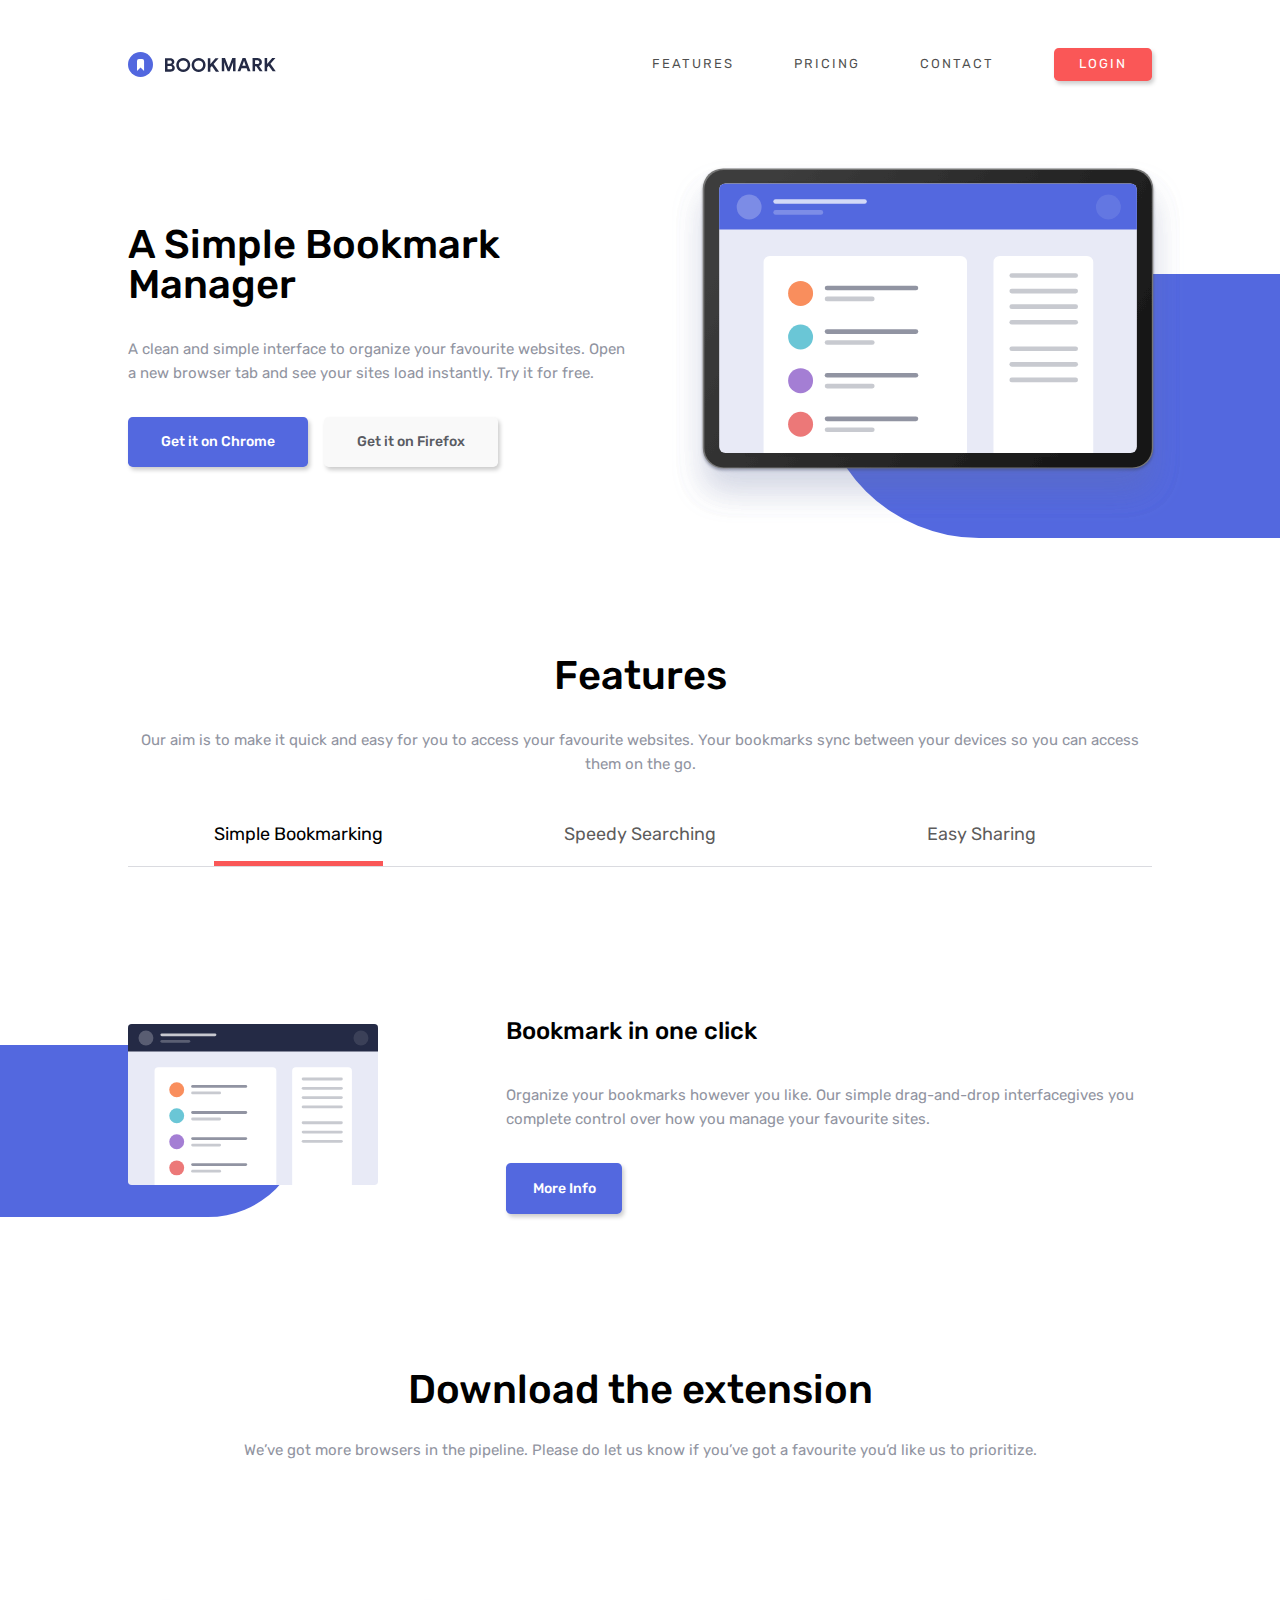
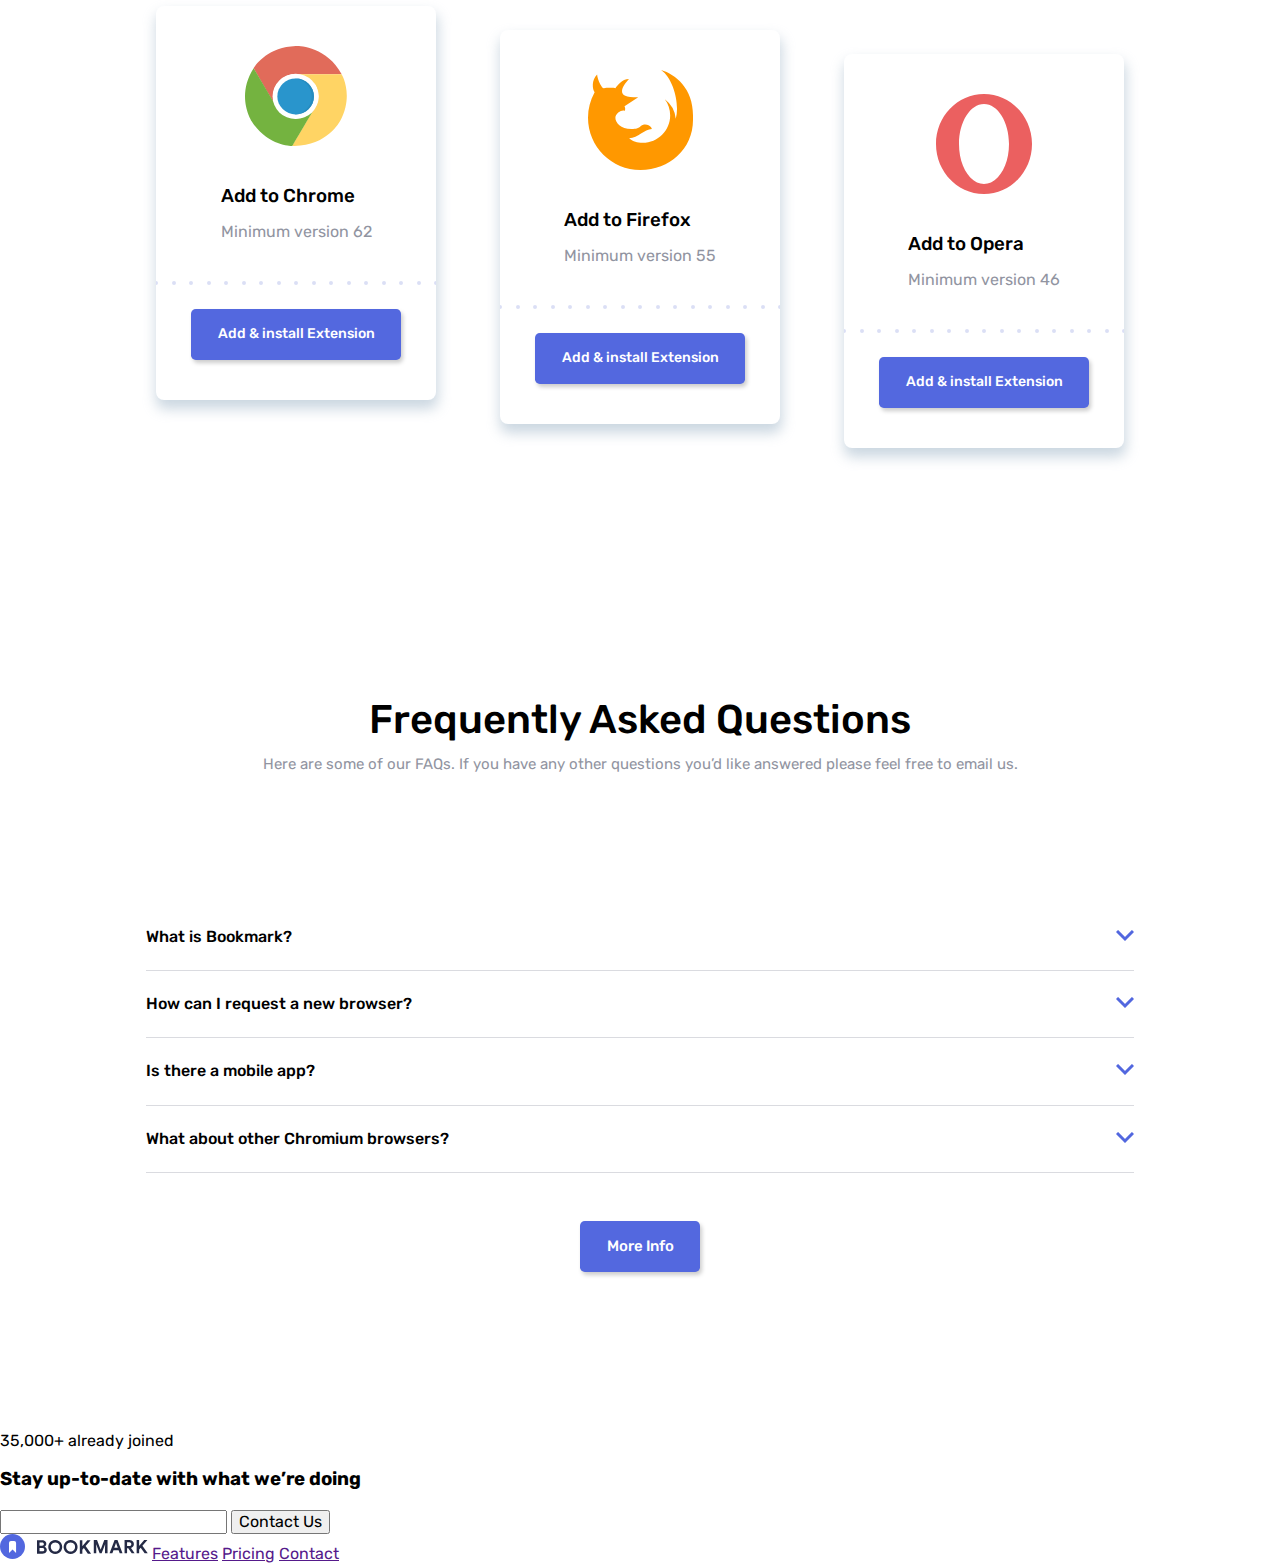
==== commit 6acd8705: "FAQ Accordion movile Styled" ====
--- a/index.html
+++ b/index.html
@@ -94,9 +94,9 @@
       </div>
       
       <div class="features__tab-buttons">
-        <div class="features__tab-buttons--active"><button id="tab-btn-1">Simple Bookmarking</button></div>
-        <div><button id="tab-btn-2">Speedy Searching</button></div>
-        <div><button id="tab-btn-3">Easy Sharing</button></div>        
+        <div id="tab-btn-1" class="features__tab-buttons--active"><button>Simple Bookmarking</button></div>
+        <div id="tab-btn-2"><button>Speedy Searching</button></div>
+        <div id="tab-btn-3"><button>Easy Sharing</button></div>        
       </div>
 
       <article id="tab-1" class="features__tab">
@@ -114,7 +114,7 @@
         </div>
       </article>
 
-      <article hidden id="tab-2" class="features__tab">
+      <article id="tab-2" class="features__tab features__tab--hidden">
         <div class="features__tab__image">
           <div class="features__tab__image-container">
             <img src="./src/images/features/illustration-features-tab-2.svg" alt="Bookmark features example" draggable="false" loading="lazy" >
@@ -129,7 +129,7 @@
         </div>
       </article>
 
-      <article hidden id="tab-3" class="features__tab">
+      <article id="tab-3" class="features__tab features__tab--hidden">
         <div class="features__tab__image">
           <div class="features__tab__image-container">
             <img src="./src/images/features/illustration-features-tab-3.svg" alt="Bookmark features example" draggable="false" loading="lazy" >
@@ -146,29 +146,38 @@
     </section>
 
     <section id="pricing" class="pricing">
-      <h2 class="pricing__tittle">Download the extension</h2>
-      <p class="pricing__para">We’ve got more browsers in the pipeline. Please do let us know if you’ve got a favourite you’d like us to prioritize.</p>
+      <div class="pricing__text">
+        <h2 class="pricing__text-tittle">Download the extension</h2>
+        <p class="pricing__text-para">We’ve got more browsers in the pipeline. Please do let us know if you’ve got a favourite you’d like us to prioritize.</p>
+      </div>
+      
       <div class="pricing__card-container">
         <div class="pricing__card">
-          <img src="./src/images/pricing/logo-chrome.svg" alt="Chrome logo">
-          <h3>Add to Chrome</h3>
-          <p>Minimum version 62</p>
+          <img src="./src/images/pricing/logo-chrome.svg" draggable="false" alt="Chrome logo">
+          <div class="pricing__card-text">
+            <h3>Add to Chrome</h3>
+            <p>Minimum version 62</p>
+          </div>
           <img src="./src/images/pricing/bg-dots.svg" alt="">
           <a href="#">Add & install Extension</a>
         </div>
 
         <div class="pricing__card">
-          <img src="./src/images/pricing/logo-firefox.svg" alt="Firefox logo">
-          <h3>Add to Firefox</h3>
-          <p>Minimum version 55</p>
+          <img src="./src/images/pricing/logo-firefox.svg" draggable="false" alt="Firefox logo">
+          <div class="pricing__card-text">
+            <h3>Add to Firefox</h3>
+            <p>Minimum version 55</p>
+          </div>
           <img src="./src/images/pricing/bg-dots.svg" alt="">
           <a href="#">Add & install Extension</a>
         </div>
 
         <div class="pricing__card">
-          <img src="./src/images/pricing/logo-opera.svg" alt="Opera logo">
-          <h3>Add to Opera</h3>
-          <p>Minimum version 46</p>
+          <img src="./src/images/pricing/logo-opera.svg" draggable="false" alt="Opera logo">
+          <div class="pricing__card-text">
+            <h3>Add to Opera</h3>
+            <p>Minimum version 46</p>
+          </div>
           <img src="./src/images/pricing/bg-dots.svg" alt="">
           <a href="#">Add & install Extension</a>
         </div>
@@ -176,8 +185,11 @@
     </section>
 
     <section class="faq">
-      <h3 class="faq__tittle">Frequently Asked Questions</h3>
-      <p class="faq__para">Here are some of our FAQs. If you have any other questions you’d like answered please feel free to email us.</p>
+      <div class="faq__text">
+        <h3 class="faq__text-tittle">Frequently Asked Questions</h3>
+        <p class="faq__text-para">Here are some of our FAQs. If you have any other questions you’d like answered please feel free to email us.</p>
+      </div>
+      
       <div class="faq__accordion">
         <button class="faq__accordion-question">What is Bookmark?</button>
         <div class="faq__accordion-answer">
@@ -199,7 +211,6 @@
           <p>Integer condimentum ipsum id imperdiet finibus. Vivamus in placerat mi, at euismod dui. Aliquam vitae neque eget nisl gravida pellentesque non ut velit.</p>
         </div>
       </div>
-
       <a class="faq__link" href="#">More Info</a>
     </section>
 
--- a/src/styles/features.css
+++ b/src/styles/features.css
@@ -18,6 +18,10 @@
   font-size: 15px;
 }
 
+.features__tab--hidden {
+  display: none !important;
+}
+
 .features__tab-buttons {
   align-items: center;
   display: flex;
@@ -30,6 +34,11 @@
   border-bottom: 1px solid rgba(145, 148, 161, 0.332);
   width: 100%;
   text-align: center;
+  cursor: pointer;
+}
+
+.features__tab-buttons div:hover button {
+  color: var(--mandarina-color);
 }
 
 .features__tab-buttons div:first-of-type {
@@ -39,15 +48,12 @@
 .features__tab-buttons button {
   background-color: transparent;
   border: none;
+  border-bottom: 5px solid transparent;
   color: rgba(63, 62, 62, 0.843);
   cursor: pointer;
   font-size: 18px;
   font-weight: 400;
   padding: 1rem 0;
-}
-
-.features__tab-buttons button:hover {
-  color: var(--mandarina-color);
 }
 
 .features__tab-buttons--active button {
@@ -74,13 +80,15 @@
 .features__tab img {
   margin-top: 6rem;
   max-width: 100%;
+  max-height: 250px;
+  min-width: 250px;
 }
 
 .features__tab__image__blue-bg {
   background-color: var(--soft-blue-color);
   bottom: -2rem;
   min-height: 67%;
-  min-width: 80%;
+  min-width: 60%;
   position: absolute;
   z-index: -1;
 }
@@ -129,4 +137,49 @@
   border: 1px solid var(--soft-blue-color);
   box-shadow: 3px 4px 4px #ccc;
   color: var(--soft-blue-color);
+}
+
+@media(min-width: 670px) {
+  .features__tab__image__blue-bg {
+    min-width: 55%;
+  }
+}
+
+@media(min-width: 900px) {
+
+  .features__text-tittle {
+    margin-top: 8rem;
+  }
+
+  .features__text-para {
+    margin: 2rem 0;
+  }
+
+  .features__tab {
+    align-items: center;
+    display: flex;
+    flex-direction: row;
+    justify-content: center;
+  }
+
+  .features__tab-buttons {
+    flex-direction: row;
+  }
+
+  .features__tab-buttons div:first-of-type {
+    border-top: 0 solid rgba(145, 148, 161, 0.332);
+  }
+
+  .features__tab__text {
+    text-align: left;
+    padding-left: 0;
+  }
+
+  .features__tab__text p {
+    margin: 0rem 0 3rem 0;
+  }
+
+  .features__tab__image__blue-bg {
+    min-width: 60%;
+  }
 }--- a/src/styles/pricing.css
+++ b/src/styles/pricing.css
@@ -0,0 +1,107 @@
+.pricing {
+  margin: 8rem 0;
+}
+
+.pricing__text {
+  padding-inline: clamp(2.5rem, 10vw, 8rem);
+  margin-bottom: 6rem;
+}
+
+.pricing__text-tittle {
+  font-weight: 500;
+  font-size: clamp(1.6rem, 5vw, 2.5rem);
+  line-height: 2rem;
+  margin: 6rem 0 0 0;
+  text-align: center;
+}
+
+.pricing__text-para {
+  color: var(--grey);
+  line-height: 1.5rem;
+  margin: 1rem 0 2rem 0;
+  text-align: center;
+  font-size: 15px;
+}
+
+.pricing__card-container {
+  align-items: center;
+  display: flex;
+  flex-direction: column;
+  gap: 6rem;
+}
+
+.pricing__card {
+  align-items: center;
+  border-radius: .5rem;
+  box-shadow: 1px 8px 13px 1px rgba(141, 167, 189, 0.455);
+  display: flex;
+  flex-direction: column;
+  gap: 1.5rem;
+  padding: 2.5rem 0;
+}
+
+.pricing__card-text h3 {
+  font-weight: 500;
+  margin: 1rem  0;
+}
+
+.pricing__card-text p {
+  color: var(--grey);
+
+}
+
+.pricing__card a {
+  background-color: var(--soft-blue-color);
+  border-radius: .3rem;
+  border: 1px solid transparent;
+  box-shadow: 2px 3px 4px #ccc;
+  color: white;
+  font-size: 14px;
+  font-weight: 500;
+  padding: clamp(.8rem, 2vw, 1rem) clamp(1.5rem, 2vw, 2rem);
+  text-decoration: none;
+  transition: all ease-in-out 300ms;
+}
+
+.pricing__card a:hover {
+  background-color: transparent;
+  border: 1px solid var(--soft-blue-color);
+  box-shadow: 3px 4px 4px #ccc;
+  color: var(--soft-blue-color);
+}
+
+@media(min-width: 900px) {
+  .pricing__text-para {
+    margin: 2rem 0;
+  }
+
+  .pricing__card {
+    min-width: 350px;
+  }
+}
+
+@media (min-width: 1100px) {
+  .pricing__card-container {
+    flex-direction: row;
+    justify-content: center;
+    gap: 1rem;
+  }
+
+  .pricing__card {
+    min-width: auto;
+  }
+
+  .pricing__card:nth-child(2) {
+    margin-top: 3rem;
+  }
+
+  .pricing__card:nth-child(3) {
+    margin-top: 6rem;
+  }
+}
+
+@media (min-width: 1250px) {
+  .pricing__card-container {
+    gap: 4rem;
+  }
+}--- a/src/styles/faq.css
+++ b/src/styles/faq.css
@@ -0,0 +1,103 @@
+.faq {
+  align-items: center;
+  margin: 10rem 0;
+  display: flex;
+  flex-direction: column;
+}
+
+.faq__text {
+  padding-inline: clamp(2.5rem, 10vw, 8rem);
+  margin-bottom: 6rem;
+}
+
+.faq__text-tittle {
+  font-weight: 500;
+  font-size: clamp(1.6rem, 5vw, 2.5rem);
+  line-height: 2rem;
+  margin: 6rem 0 0 0;
+  text-align: center;
+}
+
+.faq__text-para {
+  color: var(--grey);
+  line-height: 1.5rem;
+  margin: 1rem 0 2rem 0;
+  text-align: center;
+  font-size: 15px;
+}
+
+.faq__accordion {
+  padding-inline: clamp(2.5rem, 10vw, 8rem);
+}
+
+.faq__accordion-question {
+  background-color: transparent;
+  border: none;
+  border-bottom: 1px solid rgba(145, 148, 161, 0.332);
+  color: #000;
+  cursor: pointer;
+  font-size: 16px;
+  font-weight: 500;
+  padding: 1.5rem 0;
+  text-align: left;
+  transition: 0.4s;
+  width: 100%;
+}
+
+.faq__accordion-question:hover {
+  color: var(--mandarina-color);
+}
+
+.faq__accordion-question:after {
+  content: url(../images/faq/icon-arrow--down.svg);
+  float: right;
+  margin-left: 5px;
+}
+
+.faq__accordion-question--active {
+  border-color: white;
+  font-weight: 600;
+}
+
+.faq__accordion-question--active:after {
+  content: url(../images/faq/icon-arrow--up.svg);
+  color: red;
+  transform: rotate(0.5turn);
+}
+
+.faq__accordion-answer {
+  border-bottom: 1px solid rgba(145, 148, 161, 0.332);
+  color: var(--grey);
+  display: none;
+  font-size: 15px;
+  line-height: 1.5rem;
+  margin: 1.5rem 0 0 0;
+  padding-bottom: 1.5rem;
+}
+
+.faq__accordion-answer p {
+  margin: 0;
+}
+
+.faq__link {
+  background-color: var(--soft-blue-color);
+  border-radius: .3rem;
+  border: 1px solid transparent;
+  box-shadow: 2px 3px 4px #ccc;
+  color: white;
+  display: inline-block;
+  font-size: 15px;
+  font-weight: 500;
+  padding: clamp(.8rem, 2vw, 1rem) clamp(1.5rem, 2vw, 2rem);
+  text-decoration: none;
+  transition: all ease-in-out 300ms;
+  margin-top: 3rem;
+  text-align: center;
+}
+
+.faq__link:hover {
+  background-color: transparent;
+  border: 1px solid var(--soft-blue-color);
+  box-shadow: 3px 4px 4px #ccc;
+  color: var(--soft-blue-color);
+}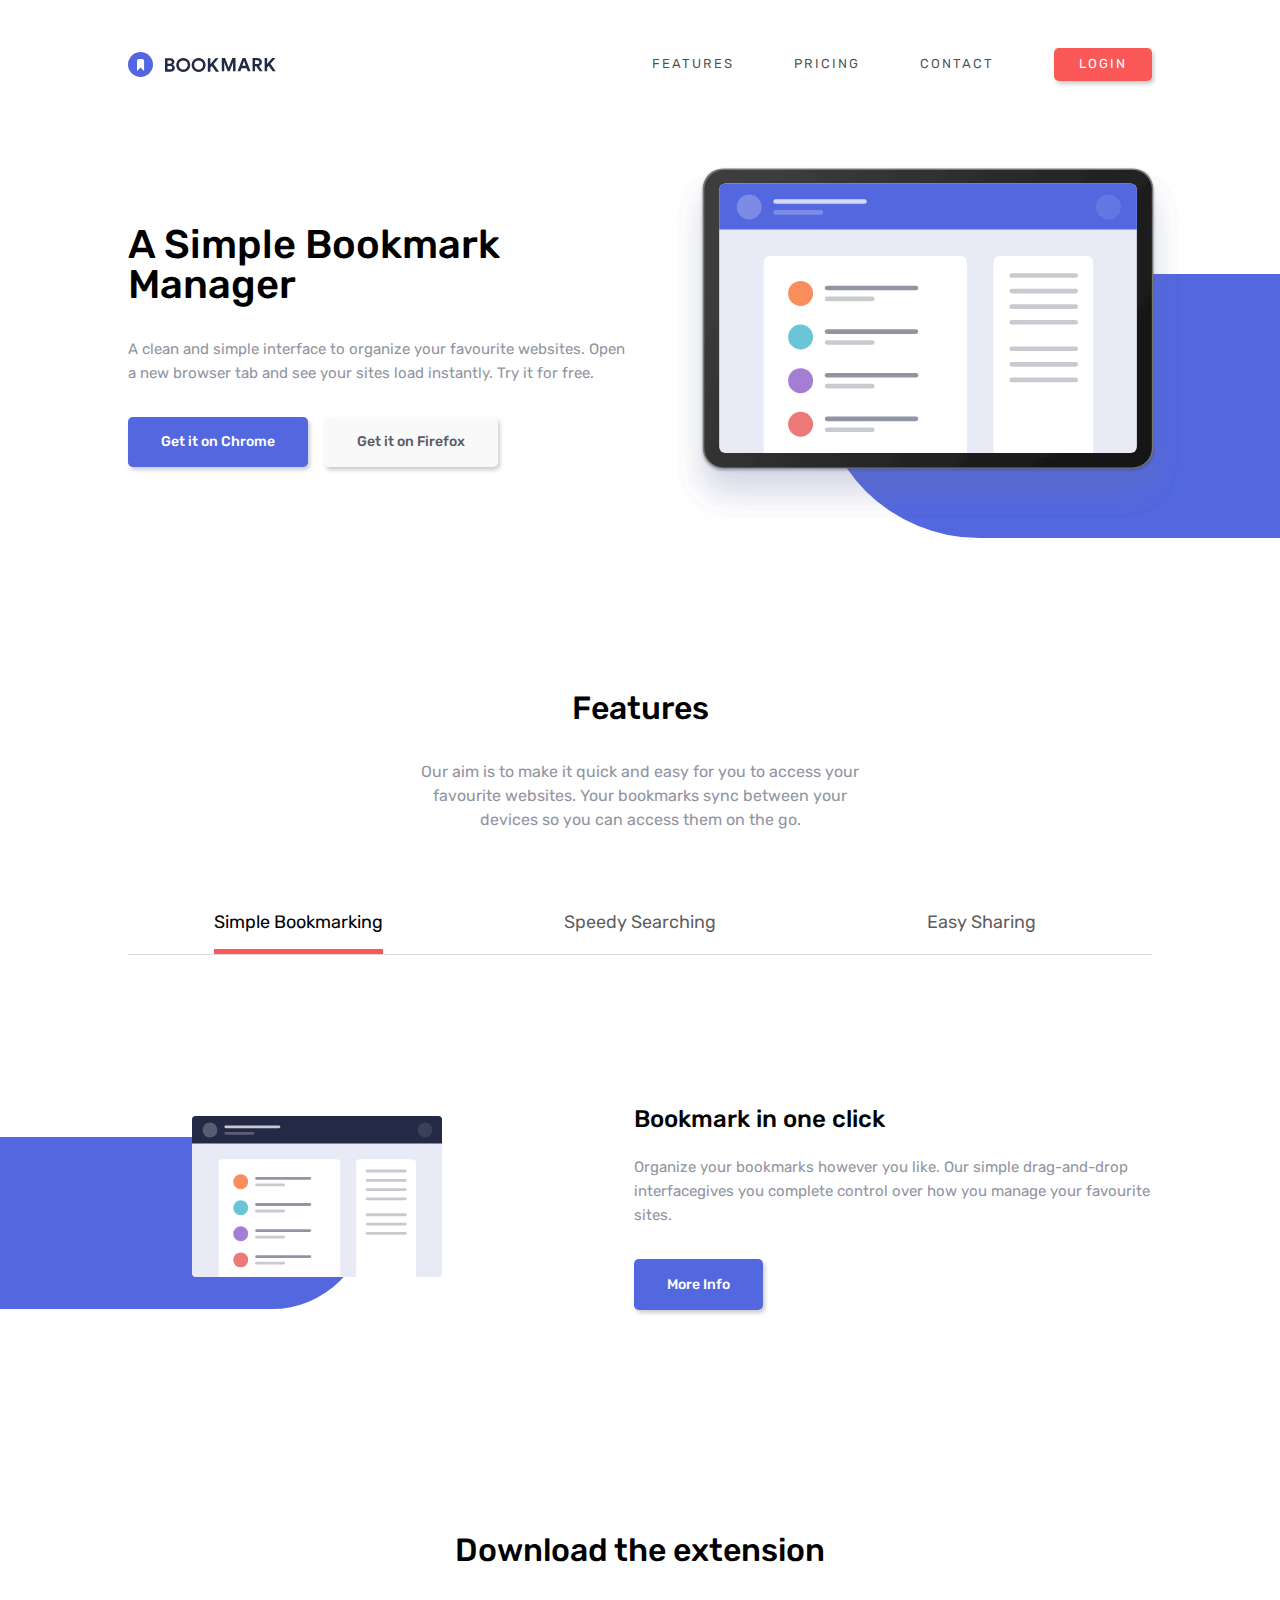
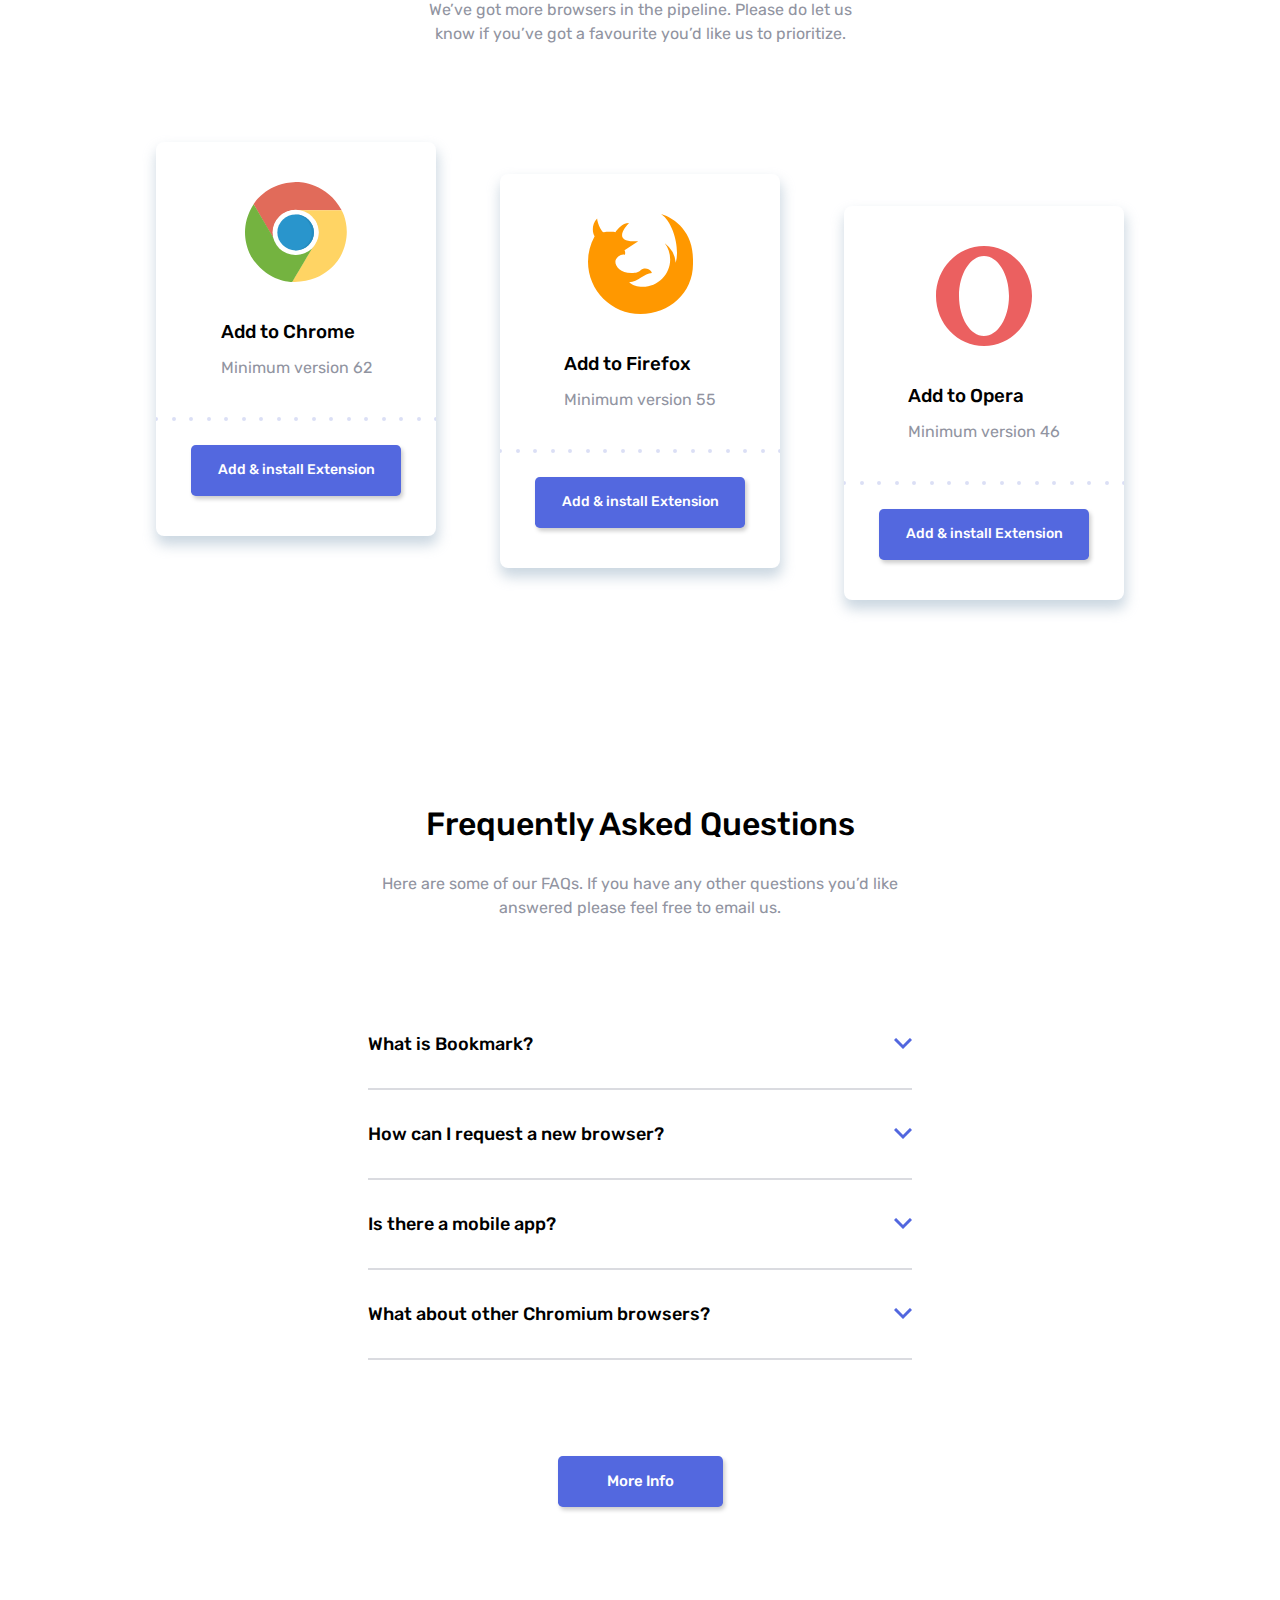
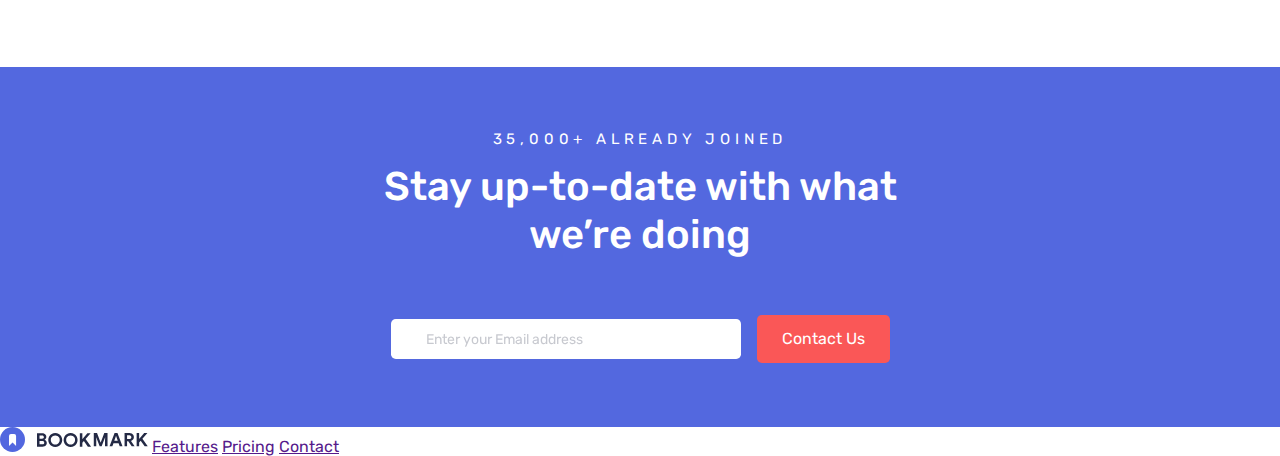
==== commit 6b02f2df: "Contact form Validated" ====
--- a/index.html
+++ b/index.html
@@ -215,12 +215,25 @@
     </section>
 
     <section id="contact" class="contact">
-      <p class="contact__para">35,000+ already joined</p>
-      <h3 class="contact__tittle">Stay up-to-date with what we’re doing</h3>
-      <form class="contact__form">
-        <input type="email" name="" id="">
-        <button type="submit">Contact Us</button>
+      <div class="contact__text">
+        <p class="contact__text-para">35,000+ already joined</p>
+        <h3 class="contact__text-tittle">Stay up-to-date with what we’re doing</h3>
+      </div>
+      
+      <form id="form" class="contact__form">
+        <div class="contact__input-container">
+          <input id="email" spellcheck="false" placeholder="Enter your Email address">
+          <img class="contact__input-image--error" src="./src/images/contact/icon-error.svg" draggable="false" alt="Error icon">
+          <i class="fa-solid fa-circle-check fa-xl contact__input-image--succest"></i>
+          <div class="contact__msg">
+            <p class="contact__msg-error"> Whoops, make sure it’s an email</p>
+            <p class="contact__msg-succest">Confirmed! You’re on the newsletter list!</p>
+          </div>
+        </div>
+        <button id="button">Contact Us</button>
       </form>
+      
+      
     </section>
   </main>
 
--- a/src/styles/index.css
+++ b/src/styles/index.css
@@ -3,7 +3,7 @@
   --soft-blue-color:hsl(231, 69%, 60%);
   --grey: hsl(229, 8%, 60%);
   --blue: 229, 31%, 21%;
-
+  --succest-color: rgb(45, 192, 45);
   --padding-desktop: 8rem;
 }
 
--- a/src/styles/features.css
+++ b/src/styles/features.css
@@ -1,10 +1,13 @@
 .features__text {
+  align-items: center;
+  display: flex;
+  flex-direction: column;
   padding-inline: clamp(2.5rem, 10vw, 8rem);
 }
 
 .features__text-tittle {
   font-weight: 500;
-  font-size: clamp(1.8rem, 5vw, 2.5rem);
+  font-size: clamp(1.6rem, 5vw, 2.5rem);
   line-height: 2.5rem;
   margin: 6rem 0 0 0;
   text-align: center;
@@ -12,10 +15,11 @@
 
 .features__text-para {
   color: var(--grey);
+  font-size: 15px;
   line-height: 1.5rem;
   margin: 1rem 0 2rem 0;
+  max-width: 475px;
   text-align: center;
-  font-size: 15px;
 }
 
 .features__tab--hidden {
@@ -71,10 +75,10 @@
 }
 
 .features__tab__image-container {
-  padding-inline: clamp(2.5rem, 10vw, 8rem);
+  align-items: center;
   display: flex;
-  align-items: center;
   justify-content: center;
+  padding-inline: clamp(2.5rem, 15vw, 15rem);
 }
 
 .features__tab img {
@@ -108,14 +112,14 @@
   font-size: clamp(1.5rem, 5vw, 1.5rem);
   line-height: 2.5rem;
   font-weight: 500;
-  margin: 6rem 0 2rem 0;
+  margin: 6rem 0 1rem 0;
 }
 
 .features__tab__text p {
   font-size: 15px;
   color: var(--grey);
   line-height: 1.5rem;
-  margin: 3rem 0;
+  margin: 0 0 3rem 0;
 }
 
 .features__tab__text a {
@@ -148,18 +152,19 @@
 @media(min-width: 900px) {
 
   .features__text-tittle {
-    margin-top: 8rem;
+    font-size: 2rem;
   }
 
   .features__text-para {
-    margin: 2rem 0;
+    font-size: 1rem;
+    margin: 2rem 0 4rem 0;
   }
 
   .features__tab {
     align-items: center;
     display: flex;
     flex-direction: row;
-    justify-content: center;
+    justify-content: space-between;
   }
 
   .features__tab-buttons {
@@ -171,15 +176,20 @@
   }
 
   .features__tab__text {
+    max-width: 575px;
+    padding-left: 0;
     text-align: left;
-    padding-left: 0;
   }
 
   .features__tab__text p {
     margin: 0rem 0 3rem 0;
   }
 
+  .features__tab__text a {
+    padding: 1rem 2rem;
+  }
+
   .features__tab__image__blue-bg {
-    min-width: 60%;
+    min-width: 58%;
   }
 }--- a/src/styles/pricing.css
+++ b/src/styles/pricing.css
@@ -3,8 +3,11 @@
 }
 
 .pricing__text {
+  align-items: center;
+  display: flex;
+  flex-direction: column;
+  margin-bottom: 4rem;
   padding-inline: clamp(2.5rem, 10vw, 8rem);
-  margin-bottom: 6rem;
 }
 
 .pricing__text-tittle {
@@ -17,10 +20,11 @@
 
 .pricing__text-para {
   color: var(--grey);
+  font-size: 15px;
   line-height: 1.5rem;
   margin: 1rem 0 2rem 0;
+  max-width: 450px;
   text-align: center;
-  font-size: 15px;
 }
 
 .pricing__card-container {
@@ -42,7 +46,7 @@
 
 .pricing__card-text h3 {
   font-weight: 500;
-  margin: 1rem  0;
+  margin: 1rem 0;
 }
 
 .pricing__card-text p {
@@ -71,7 +75,12 @@
 }
 
 @media(min-width: 900px) {
+  .pricing__text-tittle {
+    font-size: 2rem;
+  }
+
   .pricing__text-para {
+    font-size: 1rem;
     margin: 2rem 0;
   }
 
@@ -81,6 +90,14 @@
 }
 
 @media (min-width: 1100px) {
+  .pricing {
+    margin: 6rem 0;
+  }
+
+  .pricing__text {
+    margin-bottom: 0rem;
+  }
+
   .pricing__card-container {
     flex-direction: row;
     justify-content: center;
@@ -92,11 +109,11 @@
   }
 
   .pricing__card:nth-child(2) {
-    margin-top: 3rem;
+    margin-top: 4rem;
   }
 
   .pricing__card:nth-child(3) {
-    margin-top: 6rem;
+    margin-top: 8rem;
   }
 }
 
--- a/src/styles/faq.css
+++ b/src/styles/faq.css
@@ -1,29 +1,31 @@
 .faq {
   align-items: center;
-  margin: 10rem 0;
+  margin: 10rem auto;
   display: flex;
   flex-direction: column;
+  max-width: 800px;
 }
 
 .faq__text {
+  margin-bottom: 3rem;
   padding-inline: clamp(2.5rem, 10vw, 8rem);
-  margin-bottom: 6rem;
 }
 
 .faq__text-tittle {
+  font-size: clamp(1.6rem, 5vw, 2.5rem);
   font-weight: 500;
-  font-size: clamp(1.6rem, 5vw, 2.5rem);
   line-height: 2rem;
-  margin: 6rem 0 0 0;
+  margin: 1rem 0 0 0;
   text-align: center;
 }
 
 .faq__text-para {
   color: var(--grey);
+  font-size: 15px;
   line-height: 1.5rem;
   margin: 1rem 0 2rem 0;
+  max-width: 550px;
   text-align: center;
-  font-size: 15px;
 }
 
 .faq__accordion {
@@ -38,7 +40,8 @@
   cursor: pointer;
   font-size: 16px;
   font-weight: 500;
-  padding: 1.5rem 0;
+  line-height: 1.5rem;
+  padding: 2rem 0;
   text-align: left;
   transition: 0.4s;
   width: 100%;
@@ -51,12 +54,10 @@
 .faq__accordion-question:after {
   content: url(../images/faq/icon-arrow--down.svg);
   float: right;
-  margin-left: 5px;
 }
 
 .faq__accordion-question--active {
-  border-color: white;
-  font-weight: 600;
+  border-color: transparent;
 }
 
 .faq__accordion-question--active:after {
@@ -68,14 +69,30 @@
 .faq__accordion-answer {
   border-bottom: 1px solid rgba(145, 148, 161, 0.332);
   color: var(--grey);
-  display: none;
   font-size: 15px;
-  line-height: 1.5rem;
-  margin: 1.5rem 0 0 0;
-  padding-bottom: 1.5rem;
+  line-height: clamp(1.5rem, 7vw, 2rem);
+  max-height: 0;
+  overflow: hidden;
+  transition: 0.4s;
+}
+
+.show-text {
+  animation-name: toShow;
+  animation-duration: 2s;
+}
+
+@keyframes toShow {
+  from {
+    opacity: 0;
+  }
+
+  to {
+    opacity: 1;
+  }
 }
 
 .faq__accordion-answer p {
+  padding-bottom: 1.5rem;
   margin: 0;
 }
 
@@ -88,11 +105,11 @@
   display: inline-block;
   font-size: 15px;
   font-weight: 500;
+  margin-top: 3rem;
   padding: clamp(.8rem, 2vw, 1rem) clamp(1.5rem, 2vw, 2rem);
+  text-align: center;
   text-decoration: none;
   transition: all ease-in-out 300ms;
-  margin-top: 3rem;
-  text-align: center;
 }
 
 .faq__link:hover {
@@ -100,4 +117,29 @@
   border: 1px solid var(--soft-blue-color);
   box-shadow: 3px 4px 4px #ccc;
   color: var(--soft-blue-color);
+}
+
+@media(min-width: 900px) {
+  .faq__text-tittle {
+    margin-top: 3rem;
+    font-size: 2rem;
+  }
+
+  .faq__text-para {
+    margin-top: 2rem;
+    font-size: 16px;
+  }
+
+  .faq__accordion-question {
+    font-size: 18px;
+  }
+
+  .faq__accordion-answer {
+    font-size: 16px;
+  }
+
+  .faq__link {
+    margin-top: 6rem;
+    padding-inline: 3rem;
+  }
 }--- a/src/styles/contact.css
+++ b/src/styles/contact.css
@@ -0,0 +1,143 @@
+.contact {
+  align-items: center;
+  background-color: var(--soft-blue-color);
+  color: #fff;
+  display: flex;
+  flex-direction: column;
+  gap: 1rem;
+  justify-content: center;
+  padding: 4rem 0;
+  padding-inline: clamp(2.5rem, 10vw, 8rem);
+}
+
+.contact__text {
+  max-width: 575px;
+  text-align: center;
+}
+
+.contact__text-tittle {
+  font-size: clamp(1.6rem, 5vw, 2.5rem);
+  font-weight: 500;
+  line-height: clamp(2rem, 7vw, 3rem);
+  margin-top: 0;
+}
+
+.contact__text-para {
+  font-size: 15px;
+  letter-spacing: .3rem;
+  margin-top: 0;
+  text-transform: uppercase;
+}
+
+.contact__form {
+  display: flex;
+  flex-direction: column;
+  gap: 1rem;
+  max-width: 575px;
+  width: 90%;
+}
+
+.contact__input-container--error {
+  background-color: var(--mandarina-color);
+  border-radius: .3rem;
+  border: 2px solid var(--mandarina-color);
+  overflow: hidden;
+}
+
+.contact__input-container--succest {
+  background-color: var(--succest-color);
+  border-radius: .3rem;
+  border: 2px solid var(--succest-color);
+  overflow: hidden;
+}
+
+.contact__input-container {
+  position: relative;
+}
+
+.contact__input-image--error {
+  bottom: 42px;
+  display: none;
+  position: absolute;
+  right: 10px;
+}
+
+.contact__input-image--succest {
+  bottom: 50px;
+  visibility: hidden;
+  position: absolute;
+  right: 10px;
+  color: var(--succest-color);
+}
+
+.contact__form input {
+  border-radius: .3rem;
+  border: 1px solid transparent;
+  box-sizing: border-box;
+  height: 2.5rem;
+  min-width: 100%;
+}
+
+.contact__form input::placeholder {
+  color: var(--grey);
+  font-size: 14px;
+  opacity: .5;
+  padding-left: 2rem;
+}
+
+.contact__form button {
+  background-color: var(--mandarina-color);
+  border: 1px solid transparent;
+  border-radius: .3rem;
+  color: white;
+  padding: 1rem 1.5rem;
+}
+
+.contact__form button:hover {
+  background-color: white;
+  border: 1px solid var(--mandarina-color);
+  color: var(--mandarina-color);
+  transition: all ease-in-out 300ms;
+}
+
+.contact__msg {
+  display: none;
+  font-size: .8rem;
+  font-style: italic;
+  font-weight: 500;
+  margin: 0;
+  padding: .5rem 1rem;
+  text-align: left;
+}
+
+.contact__msg p {
+  margin: 0;
+}
+
+.contact__msg-error {
+  display: none;
+  background-color: var(--mandarina-color);
+  border: 1px solid var(--mandarina-color);
+}
+
+.contact__msg-succest {
+  display: none;
+  background-color: var(--succest-color);
+  border: 1px solid var(--succest-color);
+}
+
+@media(min-width: 900px) {
+  .contact__form {
+    align-items: center;
+    flex-direction: row;
+    justify-content: center;
+  }
+
+  .contact__form input {
+    min-width: 350px;
+  }
+
+  .contact__form button {
+    padding: .85rem 1.5rem;
+  }
+}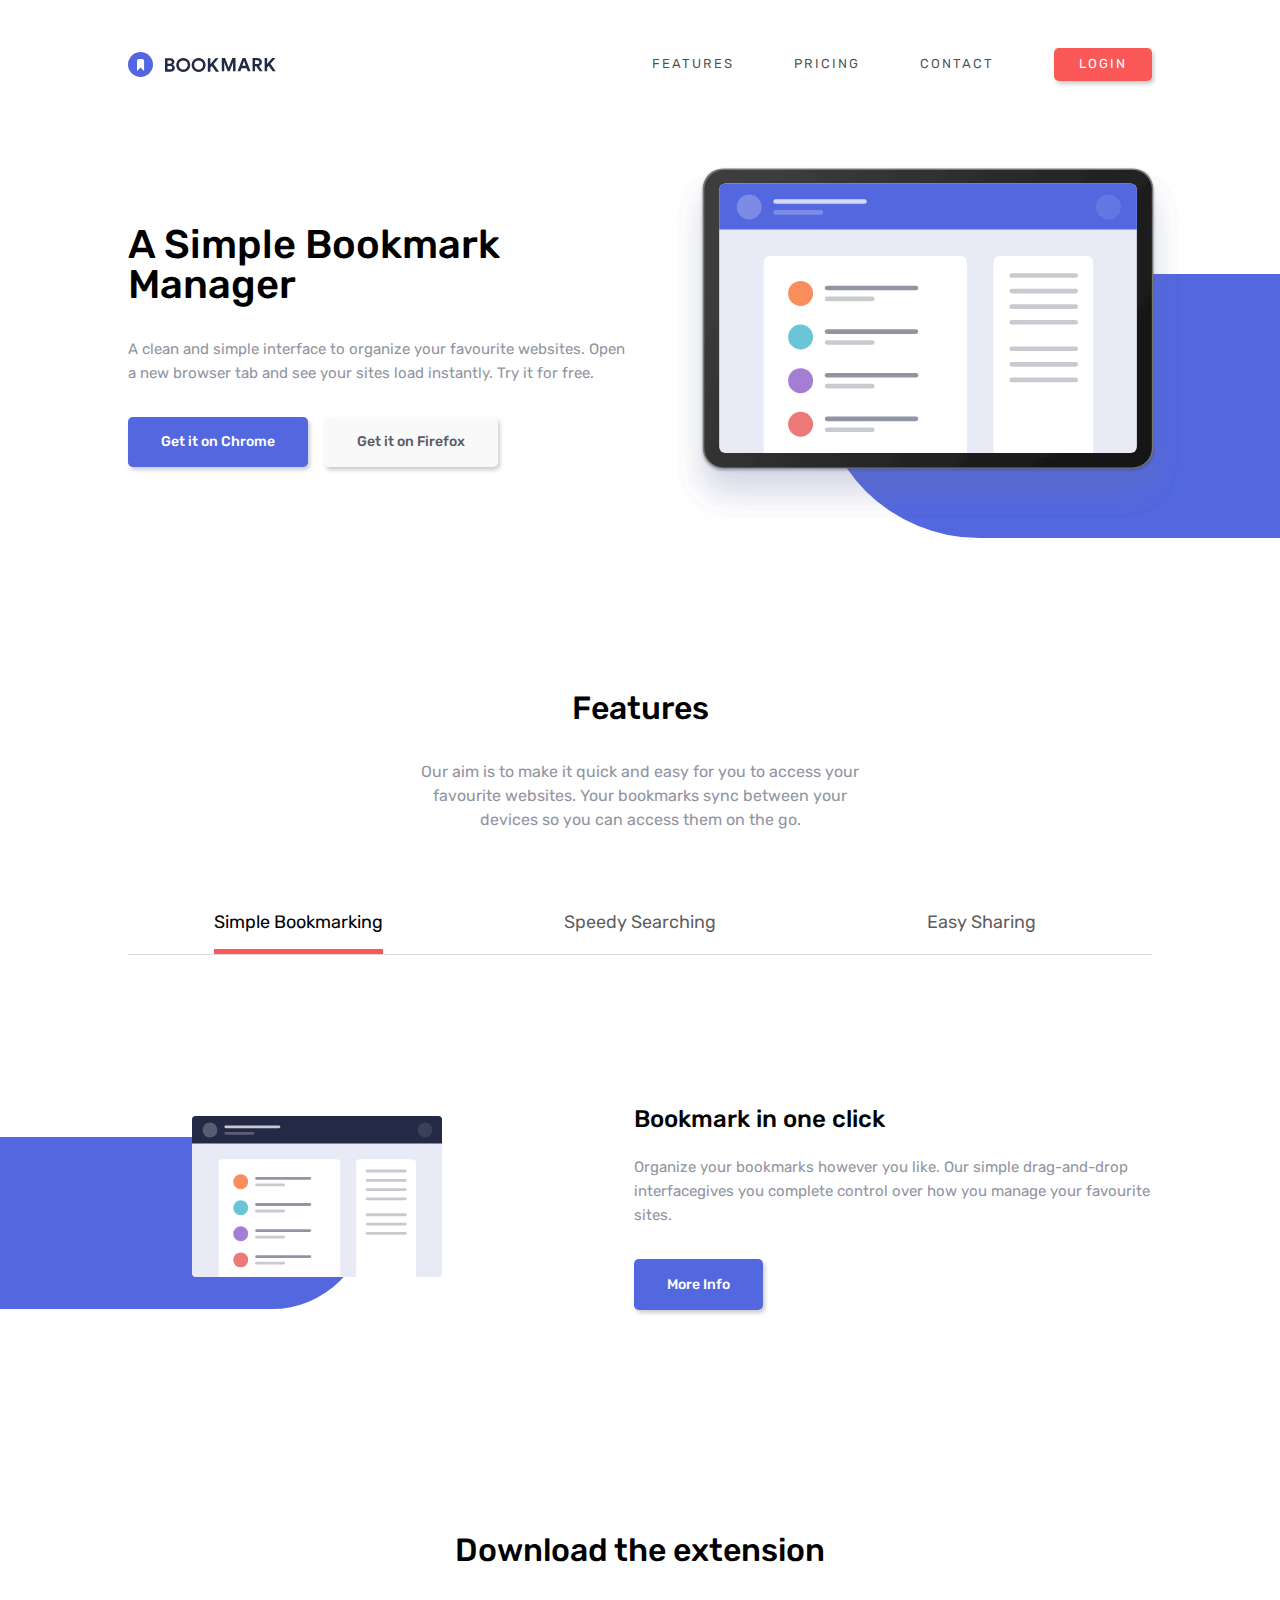
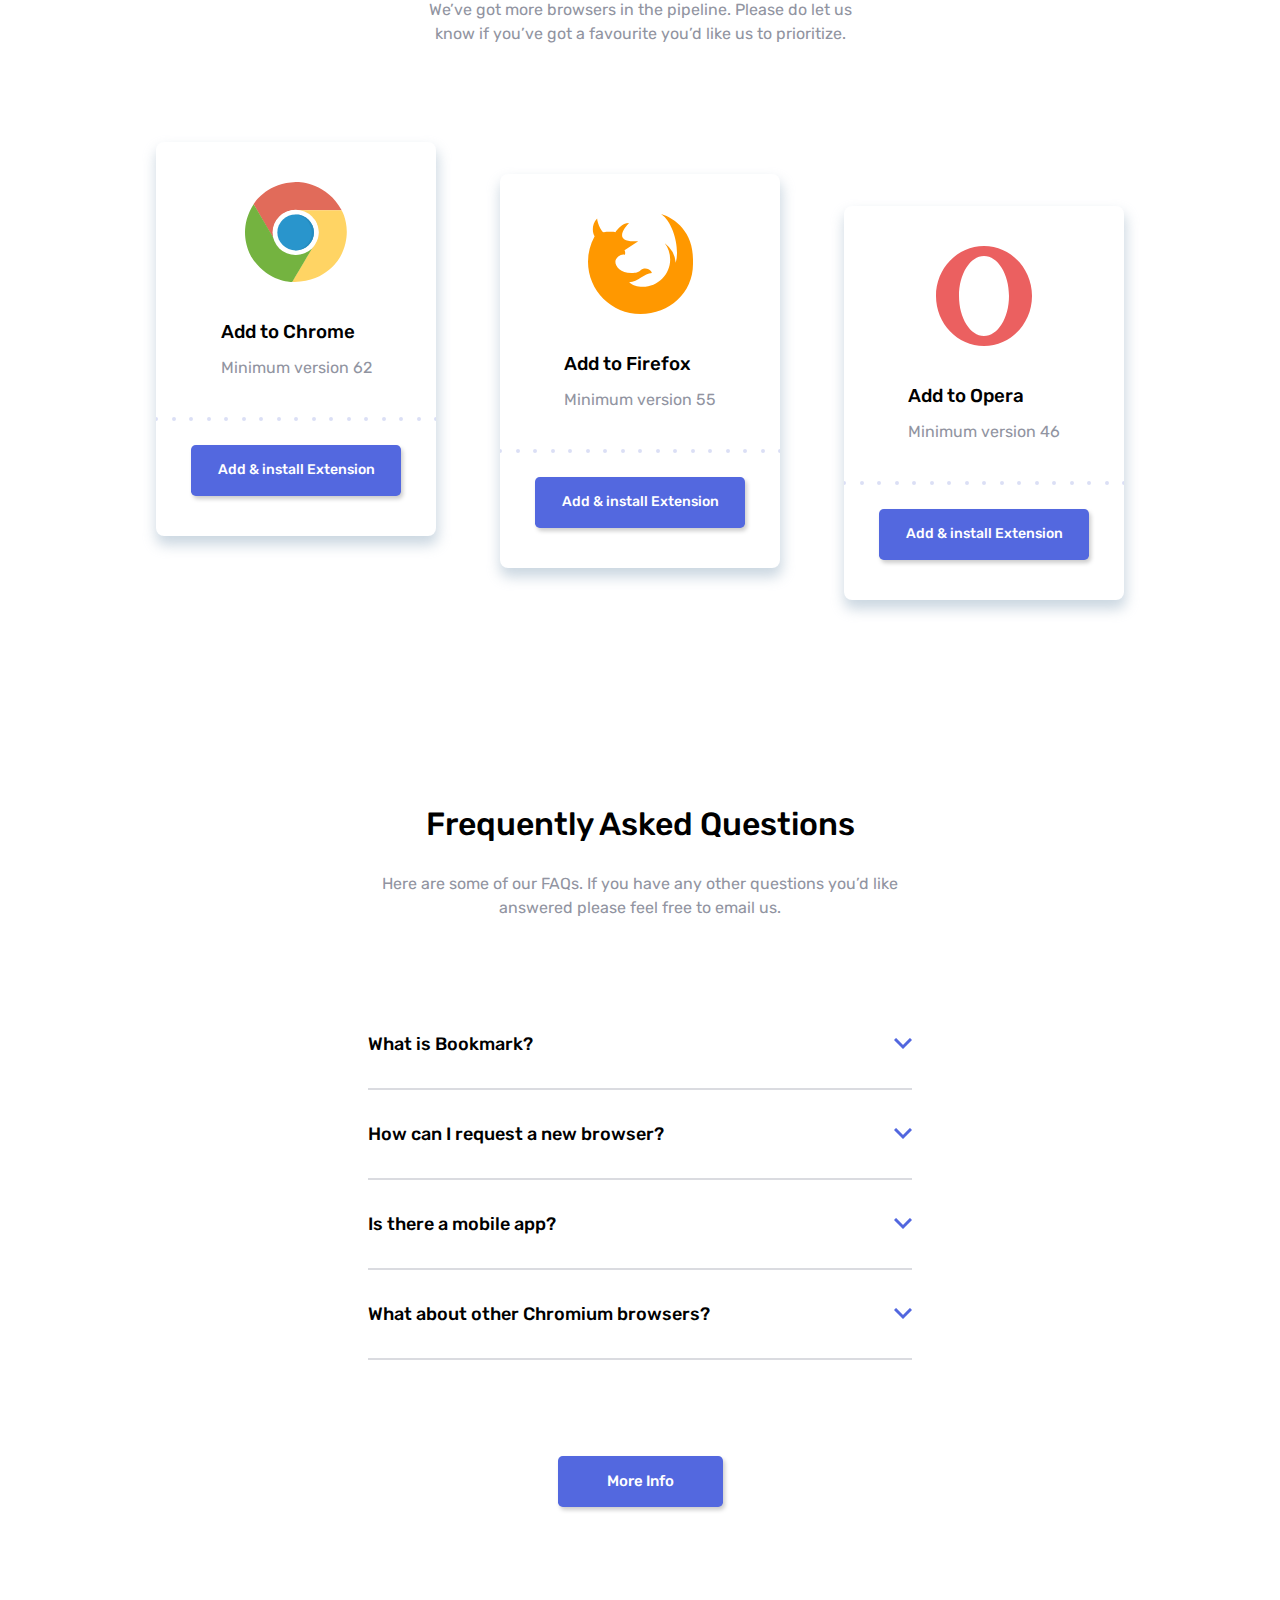
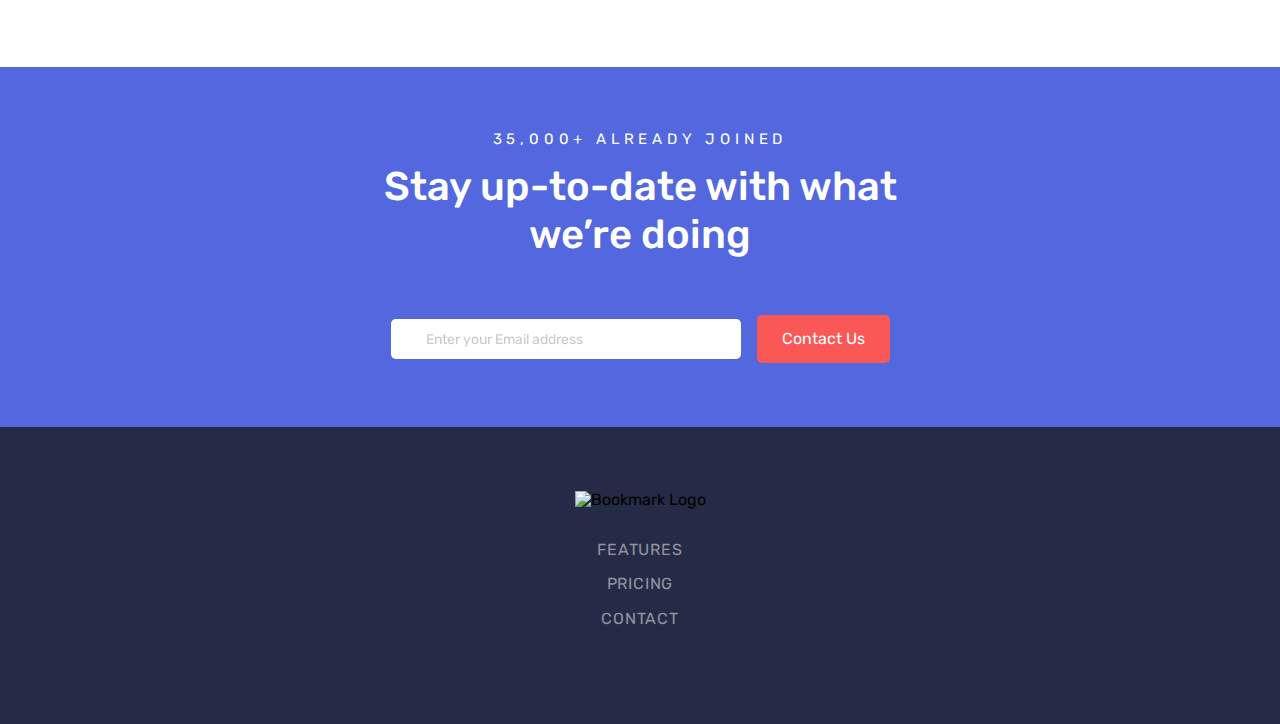
==== commit d95f1cfc: "Footer Movile Styled" ====
--- a/index.html
+++ b/index.html
@@ -102,7 +102,7 @@
       <article id="tab-1" class="features__tab">
         <div class="features__tab__image">
           <div class="features__tab__image-container">
-            <img src="./src/images/features/illustration-features-tab-1.svg" alt="Bookmark features example" draggable="false" loading="lazy" >
+            <img src="./src/images/features/illustration-features-tab-1.svg" alt="Bookmark features example" draggable="false">
           </div>
           
           <div class="features__tab__image__blue-bg features__tab__image__blue-bg--left"></div>
@@ -117,7 +117,7 @@
       <article id="tab-2" class="features__tab features__tab--hidden">
         <div class="features__tab__image">
           <div class="features__tab__image-container">
-            <img src="./src/images/features/illustration-features-tab-2.svg" alt="Bookmark features example" draggable="false" loading="lazy" >
+            <img src="./src/images/features/illustration-features-tab-2.svg" alt="Bookmark features example" draggable="false">
           </div>
 
           <div class="features__tab__image__blue-bg features__tab__image__blue-bg--left"></div>          
@@ -132,7 +132,7 @@
       <article id="tab-3" class="features__tab features__tab--hidden">
         <div class="features__tab__image">
           <div class="features__tab__image-container">
-            <img src="./src/images/features/illustration-features-tab-3.svg" alt="Bookmark features example" draggable="false" loading="lazy" >
+            <img src="./src/images/features/illustration-features-tab-3.svg" alt="Bookmark features example" draggable="false">
           </div>
           
           <div class="features__tab__image__blue-bg features__tab__image__blue-bg--left"></div>
@@ -232,19 +232,23 @@
         </div>
         <button id="button">Contact Us</button>
       </form>
-      
-      
     </section>
   </main>
 
   <footer class="footer">
-    <img src="./src/images/header/logo-bookmark.svg" alt="Bookmark Logo" class="footer__image">
-    <a href="">Features</a>
-    <a href="">Pricing</a>
-    <a href="">Contact</a>
-    <div class="footer__social">
-      <div></div>
-      <div></div>
+    <div class="footer-container">
+      <img src="./src/images/header/logo-bookmark-white.svg" alt="Bookmark Logo" class="footer__image" draggable="false" loading="lazy">
+
+      <div class="footer__links">
+        <a href="#features">Features</a>
+        <a href="#pricing">Pricing</a>
+        <a href="#contact">Contact</a>
+      </div>
+
+      <div class="footer__social">
+        <a href="#"><i class="fa-brands fa-facebook-square fa-xl"></i></a>
+        <a href="#"><i class="fa-brands fa-twitter fa-xl"></i></a>        
+      </div>
     </div>
   </footer>   
 </body>
--- a/src/styles/index.css
+++ b/src/styles/index.css
@@ -7,6 +7,10 @@
   --padding-desktop: 8rem;
 }
 
+html {
+  scroll-behavior: smooth;
+}
+
 body {
   background-color: #fff;
   font-family: 'Rubik', sans-serif;
--- a/src/styles/footer.css
+++ b/src/styles/footer.css
@@ -0,0 +1,50 @@
+footer {
+  background-color: hsl(var(--blue));
+}
+
+.footer-container {
+  align-items: center;
+  display: flex;
+  flex-direction: column;
+  gap: 2rem;
+  justify-content: center;
+  margin: 0 auto;
+  max-width: 450px;
+  padding: 4rem 0;
+}
+
+.footer__links {
+  align-items: center;
+  display: flex;
+  flex-direction: column;
+  gap: 1rem;
+  justify-content: center;
+}
+
+.footer__links a {
+  color: var(--grey);
+  letter-spacing: .05rem;
+  text-decoration: none;
+  text-transform: uppercase;
+  transition: all 300ms ease-in-out;
+}
+
+.footer__links a:hover {
+  color: white;
+}
+
+.footer__social {
+  align-items: center;
+  display: flex;
+  gap: 2rem;
+  justify-content: space-between;
+}
+
+.footer__social a {
+  color: white;
+  transition: all 300ms ease-in;
+}
+
+.footer__social a:hover {
+  color: var(--mandarina-color);
+}